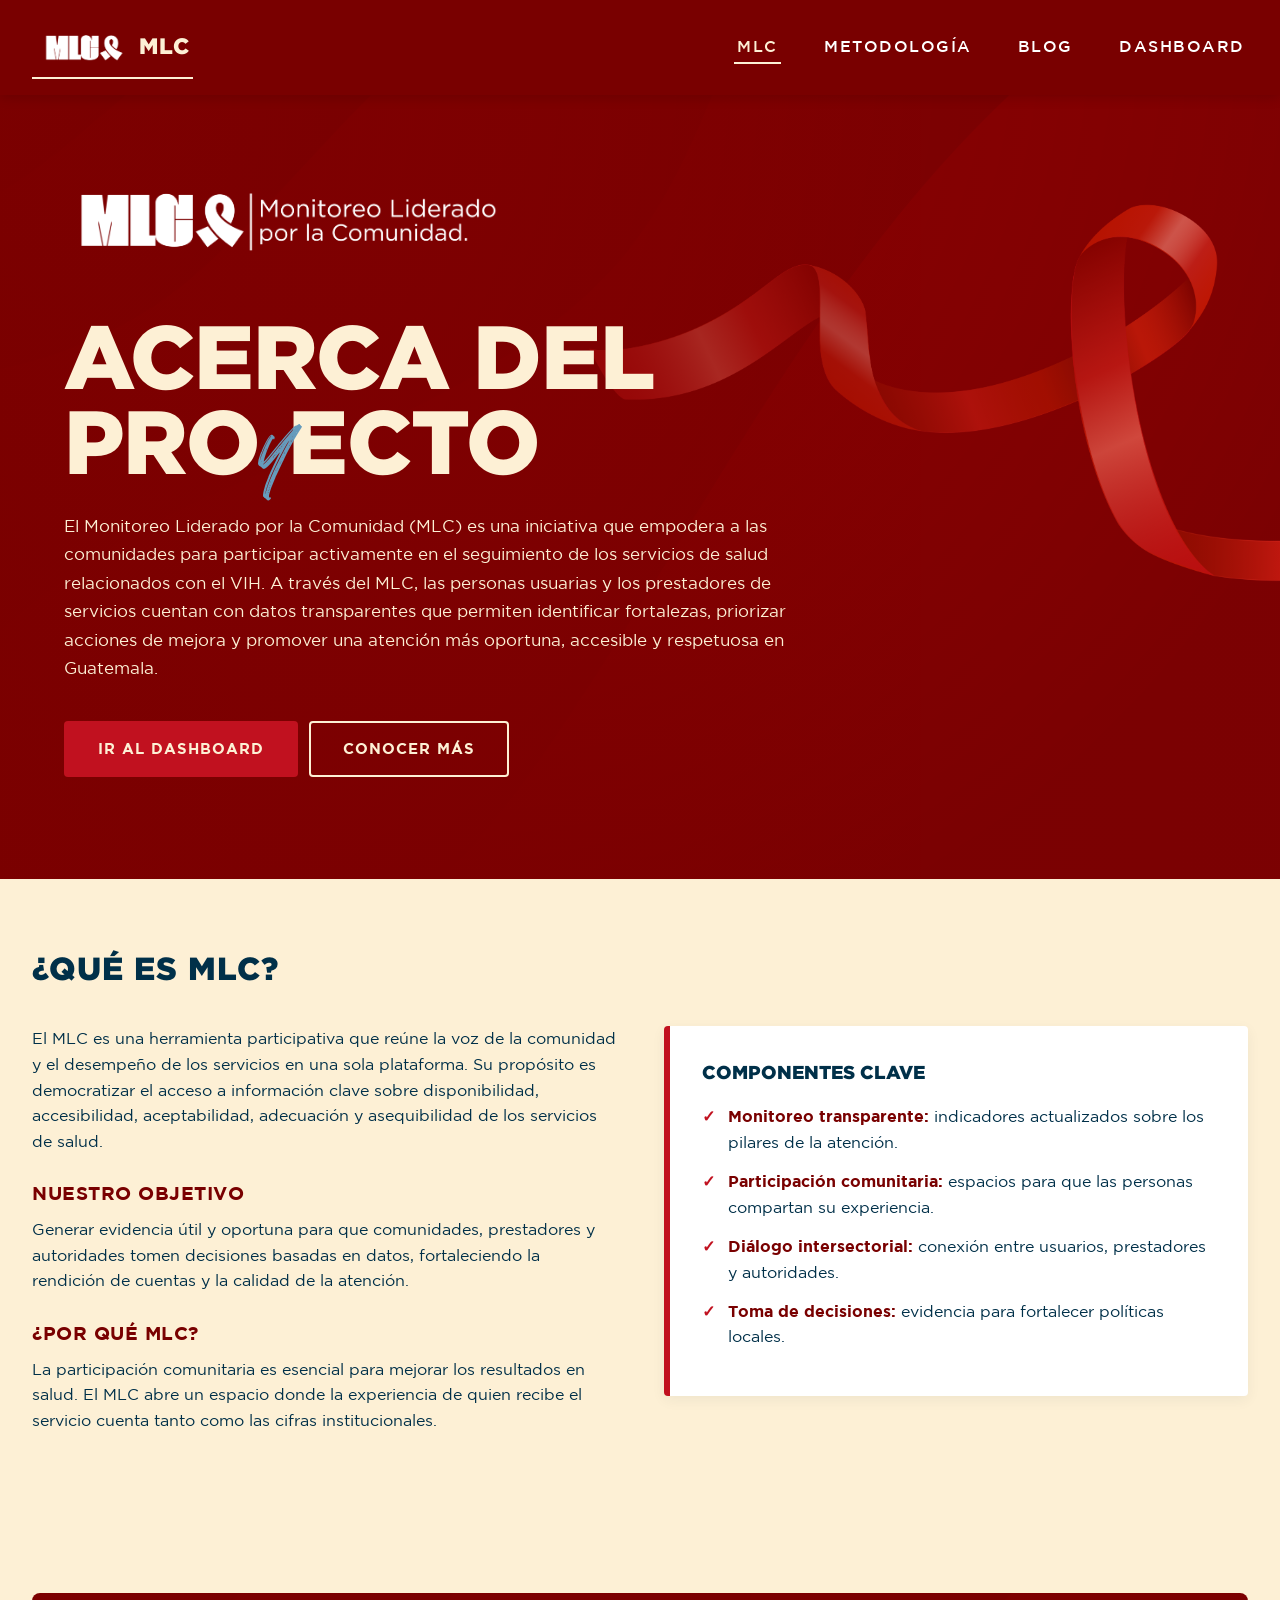
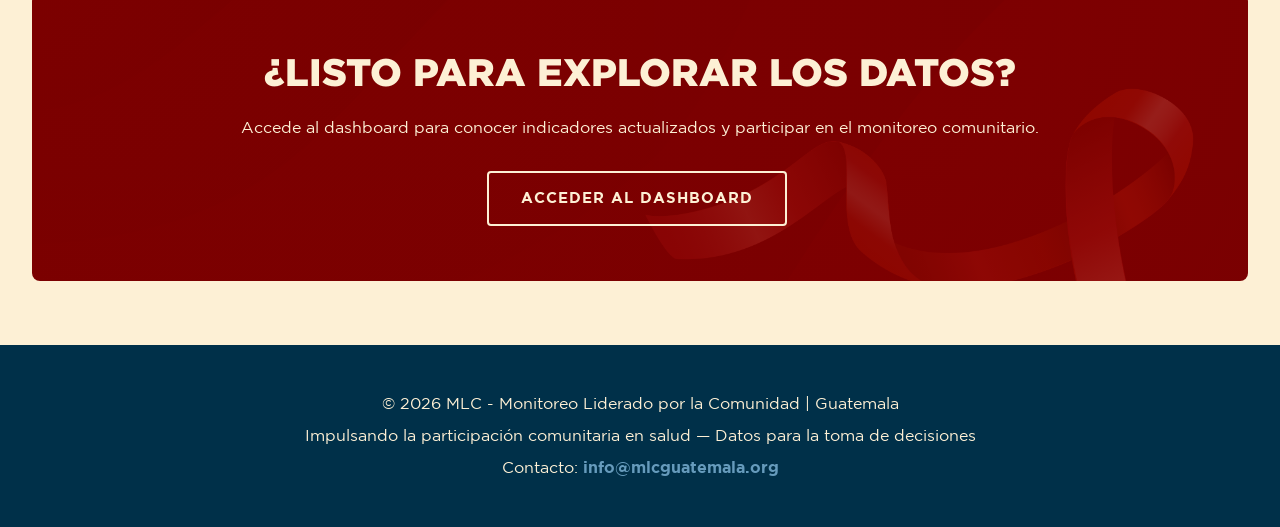
==== index.html @ b5324f49 "Initial commit: MLC POC website with KEY VISUAL design and mock dashboards" ====
<!DOCTYPE html>
<html lang="es">
<head>
  <meta charset="UTF-8">
  <meta name="viewport" content="width=device-width, initial-scale=1.0">
  <title>MLC - Monitoreo Liderado por la Comunidad</title>
  <link rel="stylesheet" href="css/styles.css">
</head>
<body>
  <!-- Header -->
  <header>
    <nav class="navbar">
      <a href="index.html" class="logo">
        <img src="assets/img/ribbon-right.png" alt="MLC" style="height:48px; filter:brightness(0) invert(1);">
        <span class="logo-text">MLC</span>
      </a>
      <ul>
        <li><a href="index.html" class="active">MLC</a></li>
        <li><a href="metodologia.html">METODOLOGÍA</a></li>
        <li><a href="blog.html">BLOG</a></li>
        <li><a href="dashboard.html">DASHBOARD</a></li>
      </ul>
    </nav>
  </header>

  <!-- Hero / Acerca del Proyecto -->
  <section class="hero">
    <div class="container">
      <div class="hero-logo-row">
        <img src="assets/img/mlc-logo-full.png" alt="MLC - Monitoreo Liderado por la Comunidad" style="filter: brightness(0) invert(1);">
      </div>

      <h1>
        ACERCA DEL<br>
        PRO<span class="accent">y</span>ECTO
      </h1>

      <p class="lead">
        El Monitoreo Liderado por la Comunidad (MLC) es una iniciativa que empodera a las
        comunidades para participar activamente en el seguimiento de los servicios de salud
        relacionados con el VIH. A través del MLC, las personas usuarias y los prestadores
        de servicios cuentan con datos transparentes que permiten identificar fortalezas,
        priorizar acciones de mejora y promover una atención más oportuna, accesible y
        respetuosa en Guatemala.
      </p>

      <div>
        <a href="dashboard.html" class="btn btn-primary">Ir al Dashboard</a>
        <a href="#about" class="btn btn-outline">Conocer más</a>
      </div>
    </div>
  </section>

  <!-- Acerca - cuerpo -->
  <section id="about" class="about-section">
    <div class="container">
      <h2 class="section-title">¿Qué es MLC?</h2>

      <div class="about-content">
        <div class="about-text">
          <p>
            El MLC es una herramienta participativa que reúne la voz de la comunidad y el
            desempeño de los servicios en una sola plataforma. Su propósito es democratizar
            el acceso a información clave sobre disponibilidad, accesibilidad, aceptabilidad,
            adecuación y asequibilidad de los servicios de salud.
          </p>

          <h3>Nuestro objetivo</h3>
          <p>
            Generar evidencia útil y oportuna para que comunidades, prestadores y autoridades
            tomen decisiones basadas en datos, fortaleciendo la rendición de cuentas y la
            calidad de la atención.
          </p>

          <h3>¿Por qué MLC?</h3>
          <p>
            La participación comunitaria es esencial para mejorar los resultados en salud.
            El MLC abre un espacio donde la experiencia de quien recibe el servicio cuenta
            tanto como las cifras institucionales.
          </p>
        </div>

        <div class="about-box">
          <h3>Componentes Clave</h3>
          <ul>
            <li><strong>Monitoreo transparente:</strong> indicadores actualizados sobre los pilares de la atención.</li>
            <li><strong>Participación comunitaria:</strong> espacios para que las personas compartan su experiencia.</li>
            <li><strong>Diálogo intersectorial:</strong> conexión entre usuarios, prestadores y autoridades.</li>
            <li><strong>Toma de decisiones:</strong> evidencia para fortalecer políticas locales.</li>
          </ul>
        </div>
      </div>
    </div>
  </section>

  <!-- Llamado a la acción -->
  <section class="container">
    <div class="cta-band">
      <h2>¿Listo para explorar los datos?</h2>
      <p>Accede al dashboard para conocer indicadores actualizados y participar en el monitoreo comunitario.</p>
      <a href="dashboard.html" class="btn btn-outline">Acceder al Dashboard</a>
    </div>
  </section>

  <!-- Footer -->
  <footer>
    <div class="container">
      <p>&copy; 2026 MLC - Monitoreo Liderado por la Comunidad | Guatemala</p>
      <p>Impulsando la participación comunitaria en salud — Datos para la toma de decisiones</p>
      <p>Contacto: <strong>info@mlcguatemala.org</strong></p>
    </div>
  </footer>

  <script src="js/script.js"></script>
</body>
</html>
---- css/styles.css ----
/* ============================================================
   MLC - Monitoreo Liderado por la Comunidad
   Sistema de diseño basado en KEY VISUAL
   ============================================================ */

/* --- Tipografías --- */
@font-face {
  font-family: 'Gotham';
  src: url('../assets/fonts/GothamLight.ttf') format('truetype');
  font-weight: 300;
  font-style: normal;
  font-display: swap;
}

@font-face {
  font-family: 'Gotham';
  src: url('../assets/fonts/GothamBook.ttf') format('truetype');
  font-weight: 400;
  font-style: normal;
  font-display: swap;
}

@font-face {
  font-family: 'Gotham';
  src: url('../assets/fonts/GothamMedium.ttf') format('truetype');
  font-weight: 500;
  font-style: normal;
  font-display: swap;
}

@font-face {
  font-family: 'Gotham';
  src: url('../assets/fonts/GothamBold.ttf') format('truetype');
  font-weight: 700;
  font-style: normal;
  font-display: swap;
}

@font-face {
  font-family: 'Gotham';
  src: url('../assets/fonts/Gotham-Black.otf') format('opentype');
  font-weight: 900;
  font-style: normal;
  font-display: swap;
}

@font-face {
  font-family: 'Boochild';
  src: url('../assets/fonts/Boochild.ttf') format('truetype'),
       url('../assets/fonts/Boochild.otf') format('opentype');
  font-weight: 400;
  font-style: normal;
  font-display: swap;
}

/* --- Paleta MLC --- */
:root {
  --crimson-blaze: #C1111F;
  --blood-rust:    #790000;
  --deep-oceanic:  #003049;
  --mystic-blue:   #669BBC;
  --vanilla-cream: #FDF0D5;
  --text-light:    #ffffff;
  --text-dark:     #003049;
  --border-light:  #e0e0e0;

  --font-display: 'Gotham', 'Helvetica Neue', Arial, sans-serif;
  --font-script:  'Boochild', 'Brush Script MT', cursive;
}

* { margin: 0; padding: 0; box-sizing: border-box; }
html { scroll-behavior: smooth; }

body {
  font-family: var(--font-display);
  font-weight: 400;
  color: var(--deep-oceanic);
  line-height: 1.6;
  background-color: var(--vanilla-cream);
}

img { max-width: 100%; display: block; }

a { color: inherit; }

/* ============================================================
   Header / Navegación  (barra Blood Rust)
   ============================================================ */
header {
  background: var(--blood-rust);
  padding: 1rem 0;
  box-shadow: 0 2px 12px rgba(0, 0, 0, 0.15);
  position: sticky;
  top: 0;
  z-index: 1000;
}

.navbar {
  display: flex;
  justify-content: space-between;
  align-items: center;
  max-width: 1280px;
  margin: 0 auto;
  padding: 0 2rem;
}

.logo {
  display: flex;
  align-items: center;
  gap: 0.6rem;
  text-decoration: none;
  color: var(--text-light);
}

.logo img {
  height: 42px;
  width: auto;
}

.logo-text {
  font-family: var(--font-display);
  font-weight: 900;
  font-size: 1.4rem;
  letter-spacing: 1px;
}

nav ul {
  list-style: none;
  display: flex;
  gap: 2.5rem;
}

nav a {
  color: var(--text-light);
  text-decoration: none;
  font-family: var(--font-display);
  font-weight: 500;
  font-size: 1rem;
  letter-spacing: 1.5px;
  padding: 0.4rem 0.2rem;
  border-bottom: 2px solid transparent;
  transition: border-color 0.25s ease, color 0.25s ease;
}

nav a:hover,
nav a.active {
  border-bottom-color: var(--vanilla-cream);
  color: var(--vanilla-cream);
}

/* ============================================================
   Container
   ============================================================ */
.container {
  max-width: 1280px;
  margin: 0 auto;
  padding: 0 2rem;
}

/* ============================================================
   Hero (página de portada / Acerca del Proyecto)
   ============================================================ */
.hero {
  position: relative;
  background: var(--blood-rust);
  background-image: url('../assets/img/hero-bg.png');
  background-size: cover;
  background-position: right center;
  color: var(--vanilla-cream);
  padding: 5rem 2rem 6rem;
  overflow: hidden;
}

.hero::before {
  content: "";
  position: absolute;
  inset: 0;
  background: linear-gradient(90deg,
      rgba(121, 0, 0, 0.92) 0%,
      rgba(121, 0, 0, 0.65) 55%,
      rgba(121, 0, 0, 0.25) 100%);
  pointer-events: none;
}

.hero .container {
  position: relative;
  z-index: 1;
}

.hero-logo-row {
  display: flex;
  align-items: center;
  gap: 1rem;
  margin-bottom: 3rem;
}

.hero-logo-row img {
  max-height: 90px;
  width: auto;
}

.hero h1 {
  font-family: var(--font-display);
  font-weight: 900;
  font-size: clamp(3rem, 7vw, 6rem);
  line-height: 0.95;
  color: var(--vanilla-cream);
  text-transform: uppercase;
  letter-spacing: -1px;
  margin-bottom: 1.5rem;
}

.hero h1 .accent {
  font-family: var(--font-script);
  color: var(--mystic-blue);
  font-weight: 400;
  text-transform: none;
  letter-spacing: 0;
  font-size: 0.95em;
  display: inline-block;
  transform: translateY(0.05em);
}

.hero p.lead {
  max-width: 760px;
  font-size: 1.05rem;
  line-height: 1.7;
  color: var(--vanilla-cream);
  margin-bottom: 2rem;
}

/* ============================================================
   Botones
   ============================================================ */
.btn {
  display: inline-block;
  padding: 0.85rem 2rem;
  border-radius: 4px;
  text-decoration: none;
  font-family: var(--font-display);
  font-weight: 700;
  font-size: 0.95rem;
  letter-spacing: 1px;
  text-transform: uppercase;
  transition: all 0.25s ease;
  border: 2px solid transparent;
  cursor: pointer;
  margin: 0.4rem 0.4rem 0.4rem 0;
}

.btn-primary {
  background-color: var(--crimson-blaze);
  color: var(--vanilla-cream);
}
.btn-primary:hover {
  background-color: var(--blood-rust);
  transform: translateY(-2px);
  box-shadow: 0 6px 16px rgba(0, 0, 0, 0.25);
}

.btn-secondary {
  background-color: var(--mystic-blue);
  color: var(--text-light);
}
.btn-secondary:hover {
  background-color: var(--deep-oceanic);
  transform: translateY(-2px);
  box-shadow: 0 6px 16px rgba(0, 0, 0, 0.2);
}

.btn-outline {
  background: transparent;
  border-color: var(--vanilla-cream);
  color: var(--vanilla-cream);
}
.btn-outline:hover {
  background: var(--vanilla-cream);
  color: var(--blood-rust);
}

/* ============================================================
   Títulos / Headings de sección
   ============================================================ */
section { padding: 4rem 0; }

.page-title {
  font-family: var(--font-display);
  font-weight: 900;
  text-transform: uppercase;
  font-size: clamp(2.5rem, 5.5vw, 4.5rem);
  line-height: 1;
  color: var(--deep-oceanic);
  margin-bottom: 2rem;
}

.page-title .line2 {
  display: block;
  color: var(--crimson-blaze);
}

.page-title .accent {
  font-family: var(--font-script);
  color: var(--mystic-blue);
  font-weight: 400;
  text-transform: none;
  font-size: 0.95em;
  display: inline-block;
}

.section-title {
  font-family: var(--font-display);
  font-weight: 900;
  text-transform: uppercase;
  font-size: 2rem;
  color: var(--deep-oceanic);
  margin-bottom: 1.5rem;
  letter-spacing: 1px;
}

.section-subtitle {
  font-family: var(--font-display);
  font-weight: 700;
  font-size: 1.4rem;
  color: var(--blood-rust);
  margin-bottom: 1rem;
  text-transform: uppercase;
  letter-spacing: 1px;
}

p { color: var(--deep-oceanic); }
.muted { color: #5b6b78; }

/* ============================================================
   Página: Selector de paneles (Prestadores / Usuarios)
   ============================================================ */
.brand-banner {
  background: var(--text-light);
  padding: 3rem 2rem 2rem;
  text-align: center;
}

.brand-banner img {
  max-width: 480px;
  margin: 0 auto;
}

.role-grid {
  display: grid;
  grid-template-columns: 1fr 1fr;
  background: var(--vanilla-cream);
}

.role-card {
  padding: 4rem 3rem;
  position: relative;
  border-right: 2px solid rgba(0, 48, 73, 0.08);
  transition: background 0.3s ease;
}

.role-grid > .role-card:last-child {
  border-right: none;
}

.role-card:hover {
  background: rgba(102, 155, 188, 0.12);
}

.role-icon {
  width: 90px;
  height: 90px;
  margin-bottom: 1.5rem;
}

.role-icon img {
  width: 100%;
  height: 100%;
  object-fit: contain;
}

.role-title {
  font-family: var(--font-display);
  font-weight: 700;
  font-size: 2rem;
  color: var(--deep-oceanic);
  margin-bottom: 0.2rem;
}

.role-title .servicios {
  display: block;
  font-weight: 900;
  font-size: 3.5rem;
  line-height: 1;
  color: var(--mystic-blue);
  text-transform: uppercase;
  position: relative;
}

.role-title .servicios .o-mark {
  position: relative;
  display: inline-block;
}

.role-title .servicios .o-mark::after {
  content: "";
  position: absolute;
  inset: -8px -10px;
  border: 4px solid var(--crimson-blaze);
  border-radius: 50%;
  pointer-events: none;
}

.role-card p {
  margin-top: 1.5rem;
  color: var(--deep-oceanic);
  font-size: 1rem;
  max-width: 460px;
}

.role-card .cursor {
  position: absolute;
  font-size: 1.6rem;
  color: var(--crimson-blaze);
  pointer-events: none;
}

.role-link {
  display: inline-block;
  margin-top: 1.5rem;
  font-family: var(--font-display);
  font-weight: 700;
  letter-spacing: 1px;
  text-transform: uppercase;
  font-size: 0.85rem;
  color: var(--crimson-blaze);
  text-decoration: none;
  border-bottom: 2px solid var(--crimson-blaze);
  padding-bottom: 0.3rem;
}

.role-link:hover {
  color: var(--blood-rust);
  border-color: var(--blood-rust);
}

/* ============================================================
   Cards genéricos
   ============================================================ */
.cards-grid {
  display: grid;
  grid-template-columns: repeat(auto-fit, minmax(280px, 1fr));
  gap: 1.75rem;
  margin: 2rem 0;
}

.card {
  background: var(--text-light);
  border-radius: 8px;
  box-shadow: 0 4px 14px rgba(0, 48, 73, 0.08);
  overflow: hidden;
  transition: transform 0.3s ease, box-shadow 0.3s ease;
  border-top: 4px solid var(--crimson-blaze);
}

.card:hover {
  transform: translateY(-5px);
  box-shadow: 0 10px 24px rgba(0, 48, 73, 0.18);
}

.card-header {
  background: var(--blood-rust);
  color: var(--vanilla-cream);
  padding: 1.25rem 1.5rem;
}

.card-header h3 {
  font-family: var(--font-display);
  font-weight: 700;
  font-size: 1.1rem;
  text-transform: uppercase;
  letter-spacing: 0.5px;
}

.card-body {
  padding: 1.5rem;
}

.card-body p {
  color: #4b5b66;
  margin-bottom: 1rem;
}

/* ============================================================
   Footer
   ============================================================ */
footer {
  background: var(--deep-oceanic);
  color: var(--vanilla-cream);
  padding: 2.5rem 2rem;
  text-align: center;
  margin-top: 4rem;
}

footer p { color: var(--vanilla-cream); margin: 0.4rem 0; }
footer strong { color: var(--mystic-blue); }

/* ============================================================
   Página Metodología (encabezado) y Acerca del Proyecto (cuerpo)
   ============================================================ */
.about-section {
  padding: 4rem 0;
  background: var(--vanilla-cream);
}

.about-content {
  display: grid;
  grid-template-columns: 1fr 1fr;
  gap: 3rem;
  align-items: start;
  margin: 2rem 0;
}

.about-text h3 {
  color: var(--blood-rust);
  margin: 1.5rem 0 0.5rem;
  font-size: 1.2rem;
  font-weight: 700;
  text-transform: uppercase;
  letter-spacing: 0.5px;
}

.about-text p { color: var(--deep-oceanic); margin-bottom: 1rem; }

.about-box {
  background: var(--text-light);
  border-left: 6px solid var(--crimson-blaze);
  padding: 2rem;
  border-radius: 4px;
  box-shadow: 0 4px 14px rgba(0, 48, 73, 0.06);
}

.about-box h3 {
  color: var(--deep-oceanic);
  font-weight: 900;
  text-transform: uppercase;
  margin-bottom: 1rem;
}

.about-box ul { list-style: none; }
.about-box li {
  margin-bottom: 0.85rem;
  padding-left: 1.6rem;
  position: relative;
  color: var(--deep-oceanic);
}
.about-box li::before {
  content: "✓";
  position: absolute;
  left: 0;
  color: var(--crimson-blaze);
  font-weight: 700;
}
.about-box li strong { color: var(--blood-rust); }

/* ============================================================
   Dashboard - Selector general
   ============================================================ */
.dashboard-header {
  background: var(--blood-rust);
  background-image:
      linear-gradient(90deg, rgba(121, 0, 0, 0.92), rgba(121, 0, 0, 0.7)),
      url('../assets/img/hero-bg.png');
  background-size: cover;
  color: var(--vanilla-cream);
  padding: 3rem 2rem;
  margin-bottom: 2rem;
}

.dashboard-header h1 {
  font-family: var(--font-display);
  font-weight: 900;
  text-transform: uppercase;
  font-size: clamp(2rem, 4vw, 3rem);
  margin-bottom: 0.5rem;
}

.dashboard-header p {
  color: var(--vanilla-cream);
  font-size: 1.05rem;
}

/* Dashboard tarjetas de selección */
.dashboard-container {
  display: grid;
  grid-template-columns: repeat(auto-fit, minmax(280px, 1fr));
  gap: 2rem;
  padding: 2rem 0;
}

.dashboard-option {
  background: var(--text-light);
  border-radius: 12px;
  padding: 2.5rem 2rem;
  text-align: center;
  border-top: 6px solid var(--crimson-blaze);
  cursor: pointer;
  transition: all 0.3s ease;
  box-shadow: 0 4px 14px rgba(0, 48, 73, 0.08);
}

.dashboard-option:hover {
  transform: translateY(-6px);
  box-shadow: 0 12px 26px rgba(0, 48, 73, 0.18);
}

.dashboard-option h3 {
  color: var(--deep-oceanic);
  margin-bottom: 1rem;
  font-size: 1.6rem;
  font-weight: 900;
  text-transform: uppercase;
}

.dashboard-option p { color: #4b5b66; }

.dashboard-option .icon {
  width: 100px;
  height: 100px;
  margin: 0 auto 1.5rem;
}
.dashboard-option .icon img {
  width: 100%;
  height: 100%;
  object-fit: contain;
}

/* ============================================================
   Dashboard interno - Pillars / Indicadores
   ============================================================ */
.filters {
  display: flex;
  gap: 1rem;
  margin-bottom: 2rem;
  flex-wrap: wrap;
  background: var(--text-light);
  padding: 1.25rem 1.5rem;
  border-radius: 8px;
  box-shadow: 0 2px 8px rgba(0, 48, 73, 0.06);
}

.filter-group {
  display: flex;
  gap: 0.5rem;
  align-items: center;
}

.filter-group label {
  font-weight: 700;
  color: var(--deep-oceanic);
  text-transform: uppercase;
  font-size: 0.8rem;
  letter-spacing: 0.5px;
}

.filter-group select,
.filter-group input {
  padding: 0.55rem 0.75rem;
  border: 1px solid var(--border-light);
  border-radius: 4px;
  font-size: 0.95rem;
  font-family: var(--font-display);
  color: var(--deep-oceanic);
  background: var(--text-light);
}

/* Indicadores numéricos */
.indicators {
  display: grid;
  grid-template-columns: repeat(auto-fit, minmax(200px, 1fr));
  gap: 1rem;
  margin-bottom: 2rem;
}

.indicator-box {
  background: var(--text-light);
  border-top: 5px solid var(--mystic-blue);
  border-radius: 8px;
  padding: 1.5rem;
  text-align: center;
  box-shadow: 0 2px 10px rgba(0, 48, 73, 0.08);
}

.indicator-title {
  color: var(--deep-oceanic);
  font-weight: 700;
  margin-bottom: 0.5rem;
  text-transform: uppercase;
  font-size: 0.85rem;
  letter-spacing: 0.5px;
}

.indicator-value {
  color: var(--crimson-blaze);
  font-size: 2.4rem;
  font-weight: 900;
  font-family: var(--font-display);
}

.indicator-subtitle { color: #6b7a85; font-size: 0.85rem; }

/* Pillar tabs (banner blood-rust con texto cream) */
.pillars-container {
  display: grid;
  grid-template-columns: repeat(auto-fit, minmax(170px, 1fr));
  gap: 0.75rem;
  margin: 1rem 0 2rem;
}

.pillar-tab {
  padding: 1.25rem 0.75rem;
  border-radius: 6px;
  text-align: center;
  cursor: pointer;
  transition: all 0.3s ease;
  background: var(--blood-rust);
  color: var(--vanilla-cream);
  border: 3px solid transparent;
  font-family: var(--font-display);
  font-weight: 700;
  text-transform: capitalize;
}

.pillar-tab:hover {
  transform: translateY(-3px);
  box-shadow: 0 6px 16px rgba(121, 0, 0, 0.4);
}

.pillar-tab.active {
  background: var(--crimson-blaze);
  border-color: var(--vanilla-cream);
  box-shadow: 0 6px 18px rgba(193, 17, 31, 0.5);
}

.pillar-number {
  font-size: 2rem;
  font-weight: 900;
  margin-bottom: 0.25rem;
  display: block;
}

.pillar-name {
  font-size: 1rem;
  letter-spacing: 0.5px;
}

/* Banner del pilar seleccionado (estilo igual a las imágenes ELEMENTO DASHBOARD_x) */
.pillar-banner {
  background: var(--blood-rust);
  color: var(--vanilla-cream);
  padding: 1.5rem 2rem;
  border-radius: 8px;
  margin: 1rem 0 2rem;
  text-align: center;
}

.pillar-banner h2 {
  font-family: var(--font-display);
  font-weight: 900;
  font-size: 2.4rem;
  text-transform: capitalize;
  letter-spacing: 0.5px;
}

.pillar-banner p {
  color: var(--vanilla-cream);
  margin-top: 0.5rem;
  opacity: 0.9;
  font-size: 1rem;
}

/* Caja descriptiva con borde rojo */
.indicator-red {
  background: var(--text-light);
  padding: 1.5rem;
  border-left: 6px solid var(--crimson-blaze);
  border-radius: 4px;
  margin-bottom: 1.5rem;
  box-shadow: 0 2px 8px rgba(0, 48, 73, 0.06);
}

.indicator-red h3 {
  color: var(--blood-rust);
  font-size: 1.2rem;
  margin-bottom: 1rem;
  font-weight: 700;
  text-transform: uppercase;
  letter-spacing: 0.5px;
}

.indicator-red p { color: var(--deep-oceanic); margin-bottom: 0.5rem; }
.indicator-red strong { color: var(--blood-rust); }

/* Gauges */
.gauges-container {
  display: grid;
  grid-template-columns: repeat(auto-fit, minmax(260px, 1fr));
  gap: 1.5rem;
  margin: 2rem 0;
}

.gauge-item {
  background: var(--text-light);
  padding: 1.75rem;
  border-radius: 8px;
  box-shadow: 0 2px 10px rgba(0, 48, 73, 0.08);
  text-align: center;
  border-top: 4px solid var(--mystic-blue);
}

.gauge-title {
  color: var(--deep-oceanic);
  font-weight: 700;
  margin-bottom: 1rem;
  font-size: 1.05rem;
  text-transform: uppercase;
  letter-spacing: 0.3px;
}

.gauge-chart {
  position: relative;
  height: 240px;
  margin: 1rem 0;
}

.gauge-description { color: #4b5b66; font-size: 0.9rem; margin-top: 1rem; }

/* Caja "respuestas totales" */
.responses-box {
  background: var(--deep-oceanic);
  color: var(--vanilla-cream);
  padding: 1.5rem;
  border-radius: 8px;
  text-align: center;
  margin-top: 2rem;
}
.responses-box h3 {
  font-family: var(--font-display);
  font-weight: 900;
  font-size: 2.5rem;
  margin: 0;
}
.responses-box p { color: var(--vanilla-cream); margin: 0.25rem 0 0; text-transform: uppercase; letter-spacing: 1px; font-size: 0.9rem; }

/* Tabla */
.table-container {
  overflow-x: auto;
  background: var(--text-light);
  border-radius: 8px;
  box-shadow: 0 2px 10px rgba(0, 48, 73, 0.08);
}

table { width: 100%; border-collapse: collapse; }

table thead {
  background: var(--deep-oceanic);
  color: var(--vanilla-cream);
}

table th, table td {
  padding: 1rem;
  text-align: left;
  border-bottom: 1px solid var(--border-light);
}

table th {
  font-family: var(--font-display);
  font-weight: 700;
  text-transform: uppercase;
  letter-spacing: 0.5px;
  font-size: 0.85rem;
}

table tbody tr:hover { background-color: rgba(102, 155, 188, 0.1); }

table td.good     { color: #1a8754; font-weight: 600; }
table td.warning  { color: #c47a04; font-weight: 600; }
table td.critical { color: var(--crimson-blaze); font-weight: 600; }

/* ============================================================
   Blog
   ============================================================ */
.blog-title {
  text-align: center;
  font-family: var(--font-display);
  font-weight: 900;
  text-transform: uppercase;
  font-size: clamp(2.5rem, 5vw, 4rem);
  color: var(--deep-oceanic);
  margin: 2rem 0 1rem;
}

.blog-divider {
  border: none;
  border-top: 2px solid var(--deep-oceanic);
  max-width: 920px;
  margin: 0 auto 2.5rem;
  opacity: 0.4;
}

.blog-section-heading {
  display: flex;
  align-items: center;
  gap: 1.25rem;
  margin: 2rem 0;
  justify-content: center;
}

.blog-section-heading img {
  height: 64px;
  width: auto;
}

.blog-section-heading h2 {
  font-family: var(--font-display);
  font-weight: 700;
  font-size: clamp(1.6rem, 3vw, 2.5rem);
  color: var(--deep-oceanic);
}

.blog-section-heading h2 .accent {
  font-family: var(--font-script);
  color: var(--mystic-blue);
  font-weight: 400;
  font-size: 1.2em;
  display: inline-block;
  transform: translateY(0.05em);
}

/* ============================================================
   Hero alternativo (CTA, Metodología, etc.)
   ============================================================ */
.cta-band {
  background: var(--blood-rust);
  background-image:
      linear-gradient(90deg, rgba(121, 0, 0, 0.92), rgba(121, 0, 0, 0.75)),
      url('../assets/img/hero-bg.png');
  background-size: cover;
  color: var(--vanilla-cream);
  padding: 3rem 2rem;
  margin: 3rem 0;
  border-radius: 8px;
  text-align: center;
}

.cta-band h2 {
  font-family: var(--font-display);
  font-weight: 900;
  text-transform: uppercase;
  font-size: clamp(1.6rem, 3vw, 2.4rem);
  color: var(--vanilla-cream);
  margin-bottom: 0.75rem;
}
.cta-band p { color: var(--vanilla-cream); margin-bottom: 1.5rem; }

/* Newsletter */
.newsletter {
  background: var(--deep-oceanic);
  background-image:
      linear-gradient(90deg, rgba(0, 48, 73, 0.92), rgba(0, 48, 73, 0.75));
  color: var(--vanilla-cream);
  padding: 2.5rem 2rem;
  border-radius: 8px;
  text-align: center;
  margin: 3rem 0;
}
.newsletter h2 {
  font-family: var(--font-display);
  font-weight: 900;
  text-transform: uppercase;
  margin-bottom: 0.5rem;
}
.newsletter p { color: var(--vanilla-cream); margin-bottom: 1.5rem; }
.newsletter form {
  display: flex;
  gap: 0.5rem;
  max-width: 500px;
  margin: 0 auto;
  flex-wrap: wrap;
  justify-content: center;
}
.newsletter input[type=email] {
  padding: 0.85rem 1rem;
  border: none;
  border-radius: 4px;
  flex: 1;
  min-width: 240px;
  font-family: var(--font-display);
  color: var(--deep-oceanic);
}

/* ============================================================
   Pasos de Metodología
   ============================================================ */
.steps-grid {
  display: grid;
  grid-template-columns: repeat(auto-fit, minmax(250px, 1fr));
  gap: 1.5rem;
  margin-top: 2rem;
}

.step-card {
  background: var(--text-light);
  padding: 1.75rem;
  border-radius: 8px;
  border-left: 6px solid var(--crimson-blaze);
  box-shadow: 0 2px 10px rgba(0, 48, 73, 0.08);
}

.step-card.alt-blue { border-left-color: var(--deep-oceanic); }
.step-card.alt-mystic { border-left-color: var(--mystic-blue); }

.step-card h3 {
  font-family: var(--font-display);
  font-weight: 700;
  color: var(--deep-oceanic);
  margin-bottom: 0.5rem;
  text-transform: uppercase;
  letter-spacing: 0.5px;
  font-size: 1rem;
}
.step-card p { color: #4b5b66; font-size: 0.95rem; }

/* ============================================================
   Acerca · listas y elementos secundarios
   ============================================================ */
.feature-list {
  list-style: none;
  padding: 0;
}
.feature-list li {
  padding-left: 1.5rem;
  position: relative;
  margin-bottom: 0.6rem;
  color: var(--deep-oceanic);
}
.feature-list li::before {
  content: "✓";
  position: absolute;
  left: 0;
  color: var(--crimson-blaze);
  font-weight: 700;
}

/* Recursos card alt */
.resources-band {
  background: var(--vanilla-cream);
  border: 2px solid var(--mystic-blue);
  padding: 2rem;
  border-radius: 8px;
  margin: 2rem 0;
}
.resources-band h3 {
  color: var(--blood-rust);
  margin-bottom: 1rem;
  text-transform: uppercase;
  letter-spacing: 0.5px;
}
.resources-grid {
  display: grid;
  grid-template-columns: repeat(auto-fit, minmax(220px, 1fr));
  gap: 1.5rem;
  margin-top: 1rem;
}
.resources-grid h4 {
  color: var(--deep-oceanic);
  font-weight: 700;
  margin-bottom: 0.4rem;
  text-transform: uppercase;
  font-size: 0.95rem;
}
.resources-grid ul { list-style: none; }
.resources-grid li { color: var(--deep-oceanic); margin-bottom: 0.25rem; }
.resources-grid li::before { content: "→ "; color: var(--crimson-blaze); }

/* ============================================================
   Highlights (recientes)
   ============================================================ */
.highlight-card {
  border-left: 6px solid var(--crimson-blaze);
  padding: 1.5rem;
  margin-bottom: 1.25rem;
  background: var(--text-light);
  border-radius: 4px;
  box-shadow: 0 2px 8px rgba(0, 48, 73, 0.05);
}
.highlight-card.alt-blue   { border-left-color: var(--deep-oceanic); }
.highlight-card.alt-mystic { border-left-color: var(--mystic-blue); }

.highlight-card h4 {
  color: var(--blood-rust);
  margin-bottom: 0.3rem;
  text-transform: uppercase;
  font-weight: 700;
  letter-spacing: 0.5px;
  font-size: 1rem;
}
.highlight-card.alt-blue h4 { color: var(--deep-oceanic); }
.highlight-card.alt-mystic h4 { color: var(--mystic-blue); }
.highlight-card p { color: #4b5b66; }
.highlight-card .meta { color: #8593a0; font-size: 0.85rem; margin-top: 0.4rem; }

/* ============================================================
   Responsive
   ============================================================ */
@media (max-width: 900px) {
  .role-grid { grid-template-columns: 1fr; }
  .role-grid > .role-card { border-right: none; border-bottom: 2px solid rgba(0,48,73,0.08); }
  .about-content { grid-template-columns: 1fr; }
}

@media (max-width: 768px) {
  nav ul { gap: 1rem; flex-wrap: wrap; justify-content: flex-end; }
  .navbar { flex-direction: column; gap: 1rem; }
  .hero { padding: 3rem 1.5rem 4rem; }
  .hero h1 { font-size: 2.5rem; }
  .filters { flex-direction: column; }
  .filter-group { flex-direction: column; align-items: flex-start; }
  .pillars-container { grid-template-columns: repeat(auto-fit, minmax(140px, 1fr)); }
}
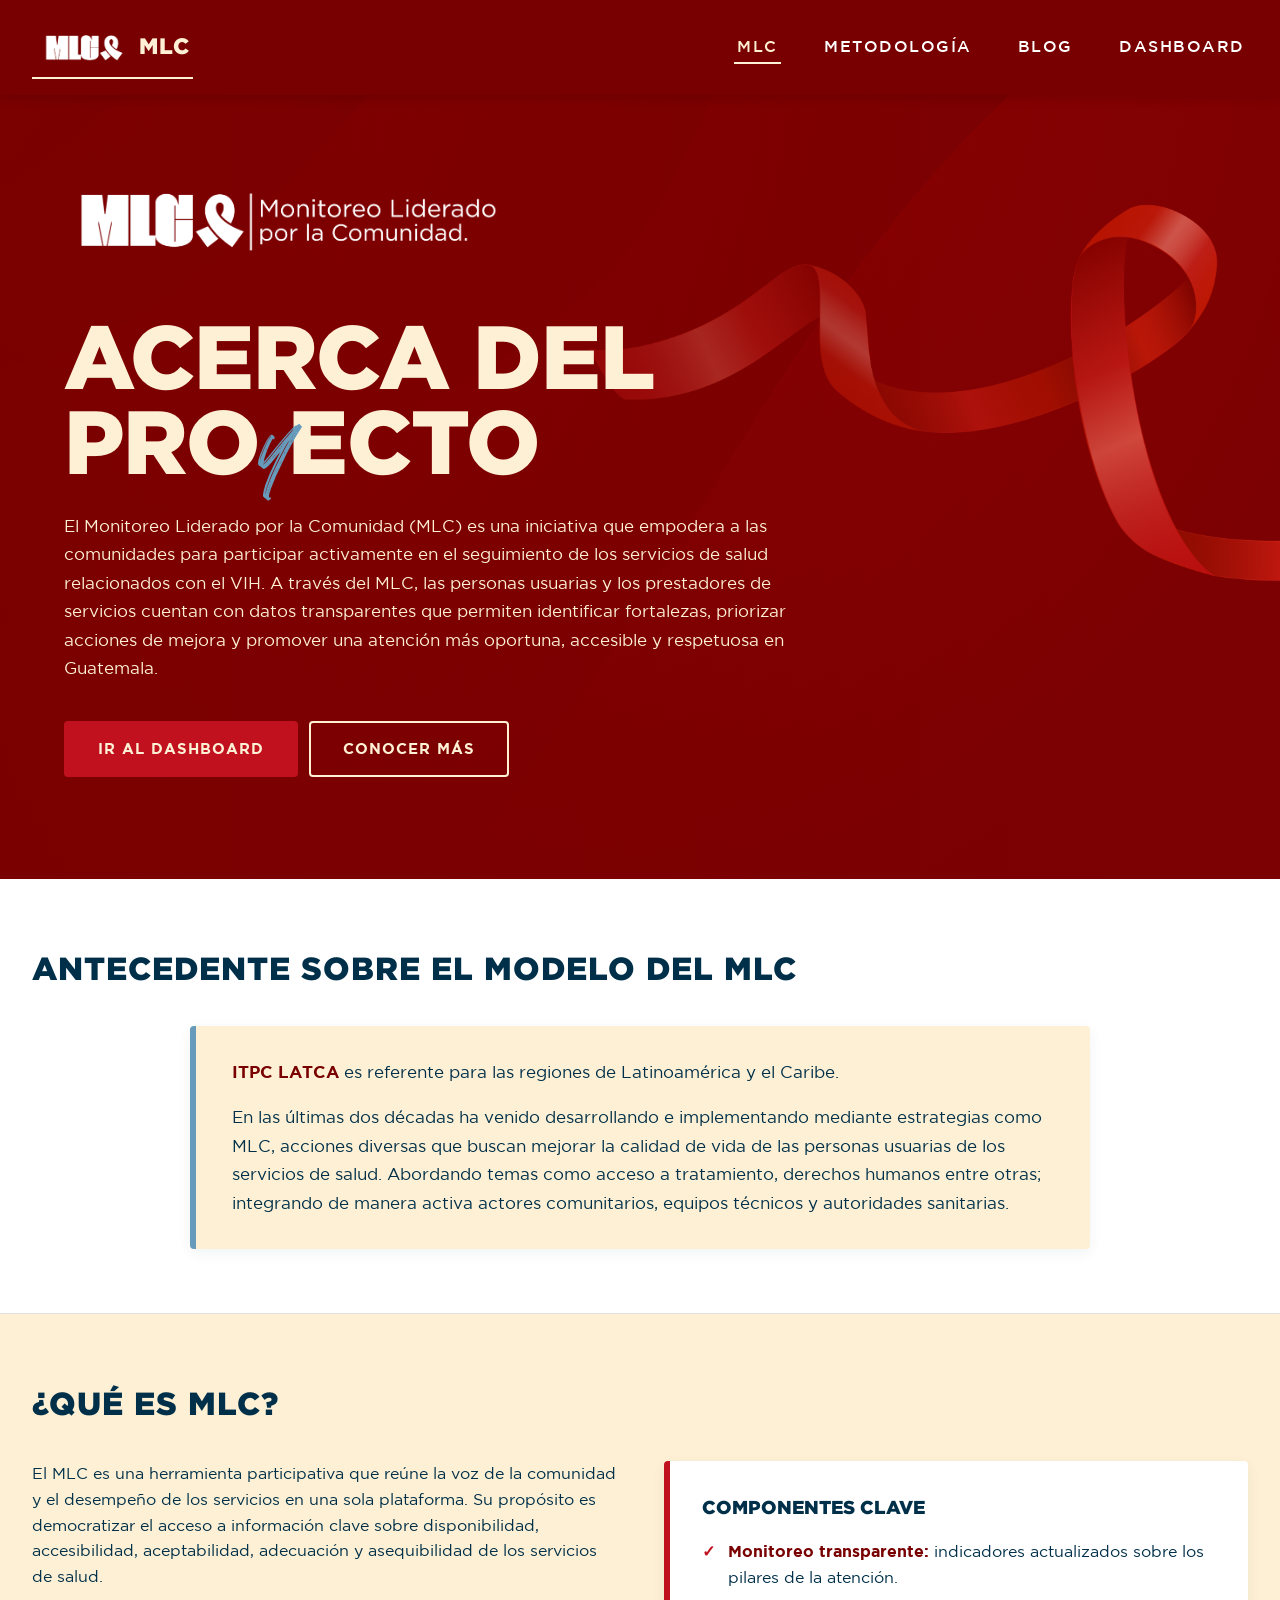
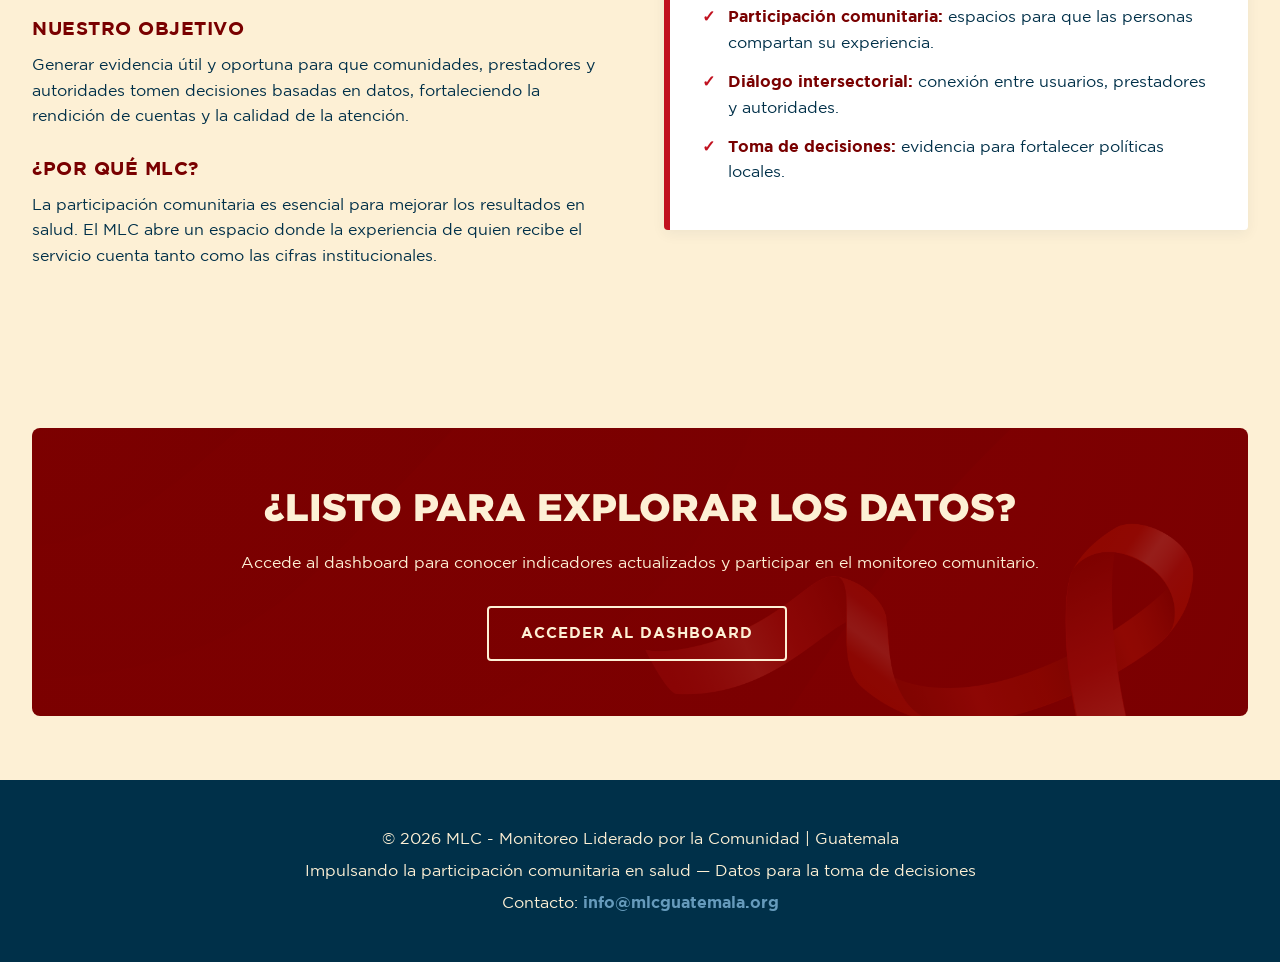
==== commit bd3057b3: "Add 'Antecedente sobre el modelo del MLC' section to front page Introduces background context about " ====
--- a/index.html
+++ b/index.html
@@ -47,6 +47,25 @@
       <div>
         <a href="dashboard.html" class="btn btn-primary">Ir al Dashboard</a>
         <a href="#about" class="btn btn-outline">Conocer más</a>
+      </div>
+    </div>
+  </section>
+
+  <!-- Antecedente sobre el modelo del MLC -->
+  <section class="about-section antecedente-section">
+    <div class="container">
+      <h2 class="section-title">Antecedente sobre el modelo del MLC</h2>
+      <div class="antecedente-content">
+        <p>
+          <strong>ITPC LATCA</strong> es referente para las regiones de Latinoamérica y el Caribe.
+        </p>
+        <p>
+          En las últimas dos décadas ha venido desarrollando e implementando mediante estrategias
+          como MLC, acciones diversas que buscan mejorar la calidad de vida de las personas
+          usuarias de los servicios de salud. Abordando temas como acceso a tratamiento, derechos
+          humanos entre otras; integrando de manera activa actores comunitarios, equipos técnicos
+          y autoridades sanitarias.
+        </p>
       </div>
     </div>
   </section>
--- a/css/styles.css
+++ b/css/styles.css
@@ -561,6 +561,31 @@
 }
 .about-box li strong { color: var(--blood-rust); }
 
+.antecedente-section {
+  background: var(--text-light);
+  border-bottom: 1px solid var(--border-light);
+}
+
+.antecedente-content {
+  max-width: 900px;
+  margin: 2rem auto 0;
+  background: var(--vanilla-cream);
+  border-left: 6px solid var(--mystic-blue);
+  padding: 2rem 2.25rem;
+  border-radius: 4px;
+  box-shadow: 0 4px 14px rgba(0, 48, 73, 0.06);
+}
+
+.antecedente-content p {
+  color: var(--deep-oceanic);
+  margin-bottom: 1rem;
+  font-size: 1.05rem;
+  line-height: 1.7;
+}
+
+.antecedente-content p:last-child { margin-bottom: 0; }
+.antecedente-content strong { color: var(--blood-rust); }
+
 /* ============================================================
    Dashboard - Selector general
    ============================================================ */
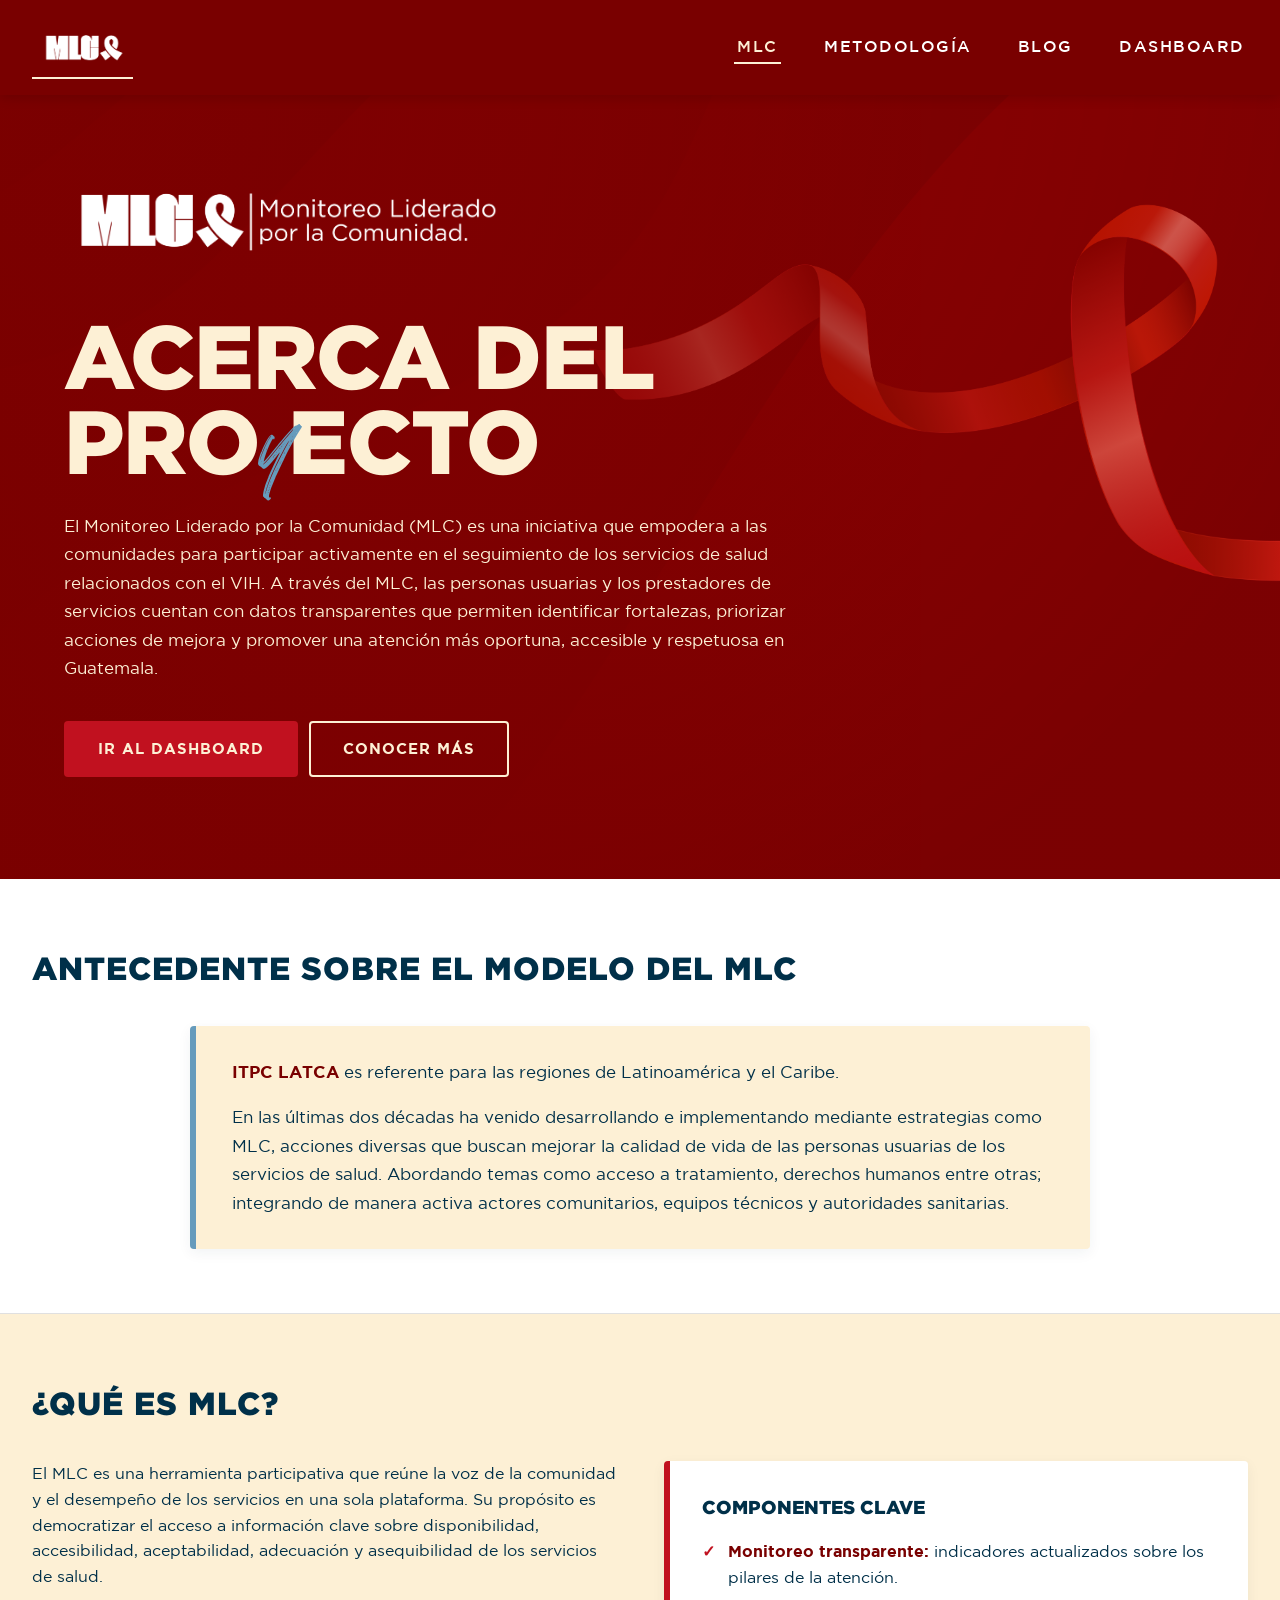
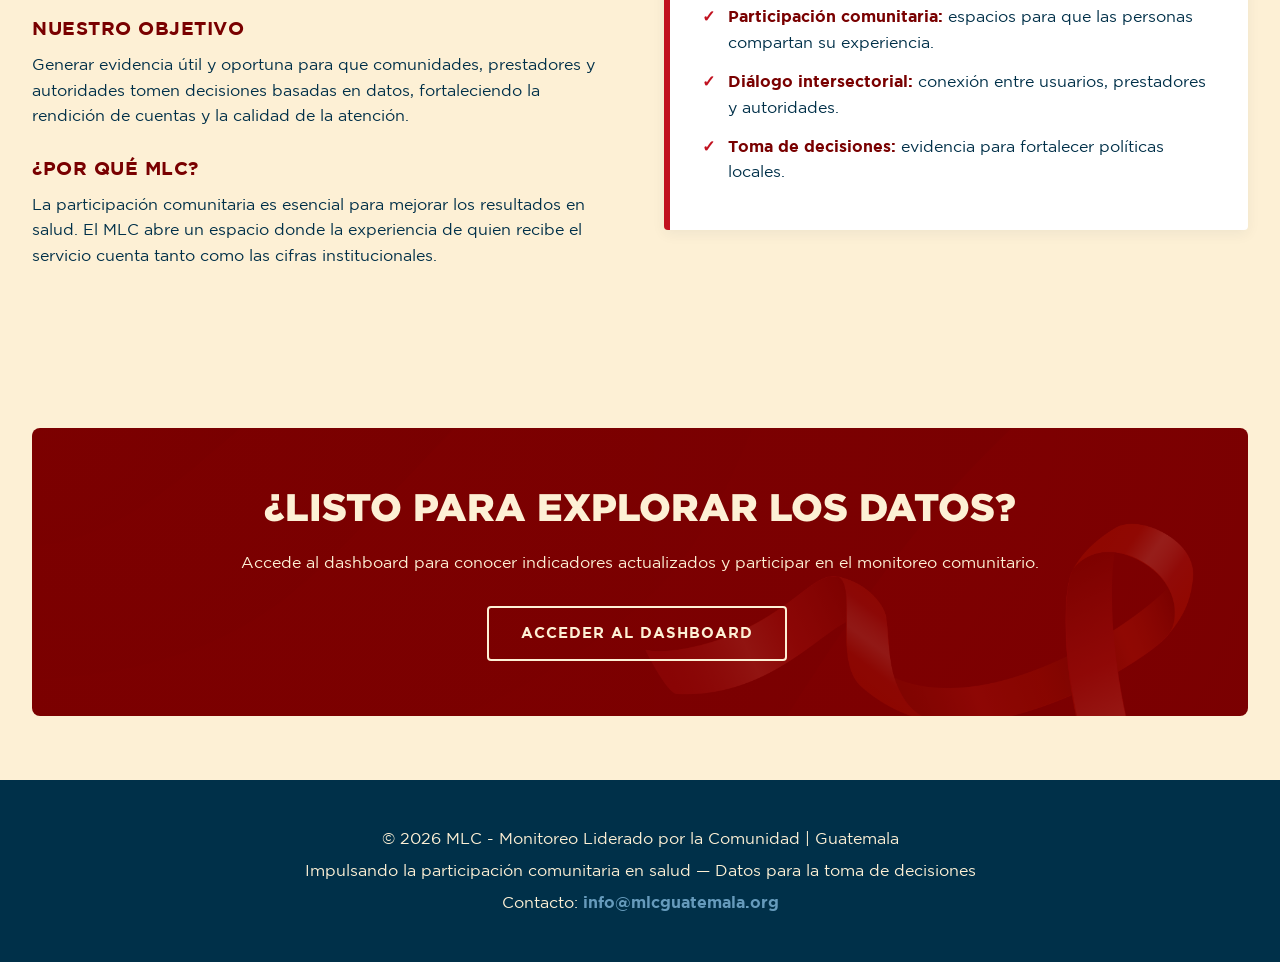
==== commit db4f5bde: "Remove logo-text styling - Removed logo-text span element from all HTML files (index, dashboard, das" ====
--- a/index.html
+++ b/index.html
@@ -12,7 +12,6 @@
     <nav class="navbar">
       <a href="index.html" class="logo">
         <img src="assets/img/ribbon-right.png" alt="MLC" style="height:48px; filter:brightness(0) invert(1);">
-        <span class="logo-text">MLC</span>
       </a>
       <ul>
         <li><a href="index.html" class="active">MLC</a></li>
--- a/css/styles.css
+++ b/css/styles.css
@@ -116,14 +116,6 @@
   height: 42px;
   width: auto;
 }
-
-.logo-text {
-  font-family: var(--font-display);
-  font-weight: 900;
-  font-size: 1.4rem;
-  letter-spacing: 1px;
-}
-
 nav ul {
   list-style: none;
   display: flex;
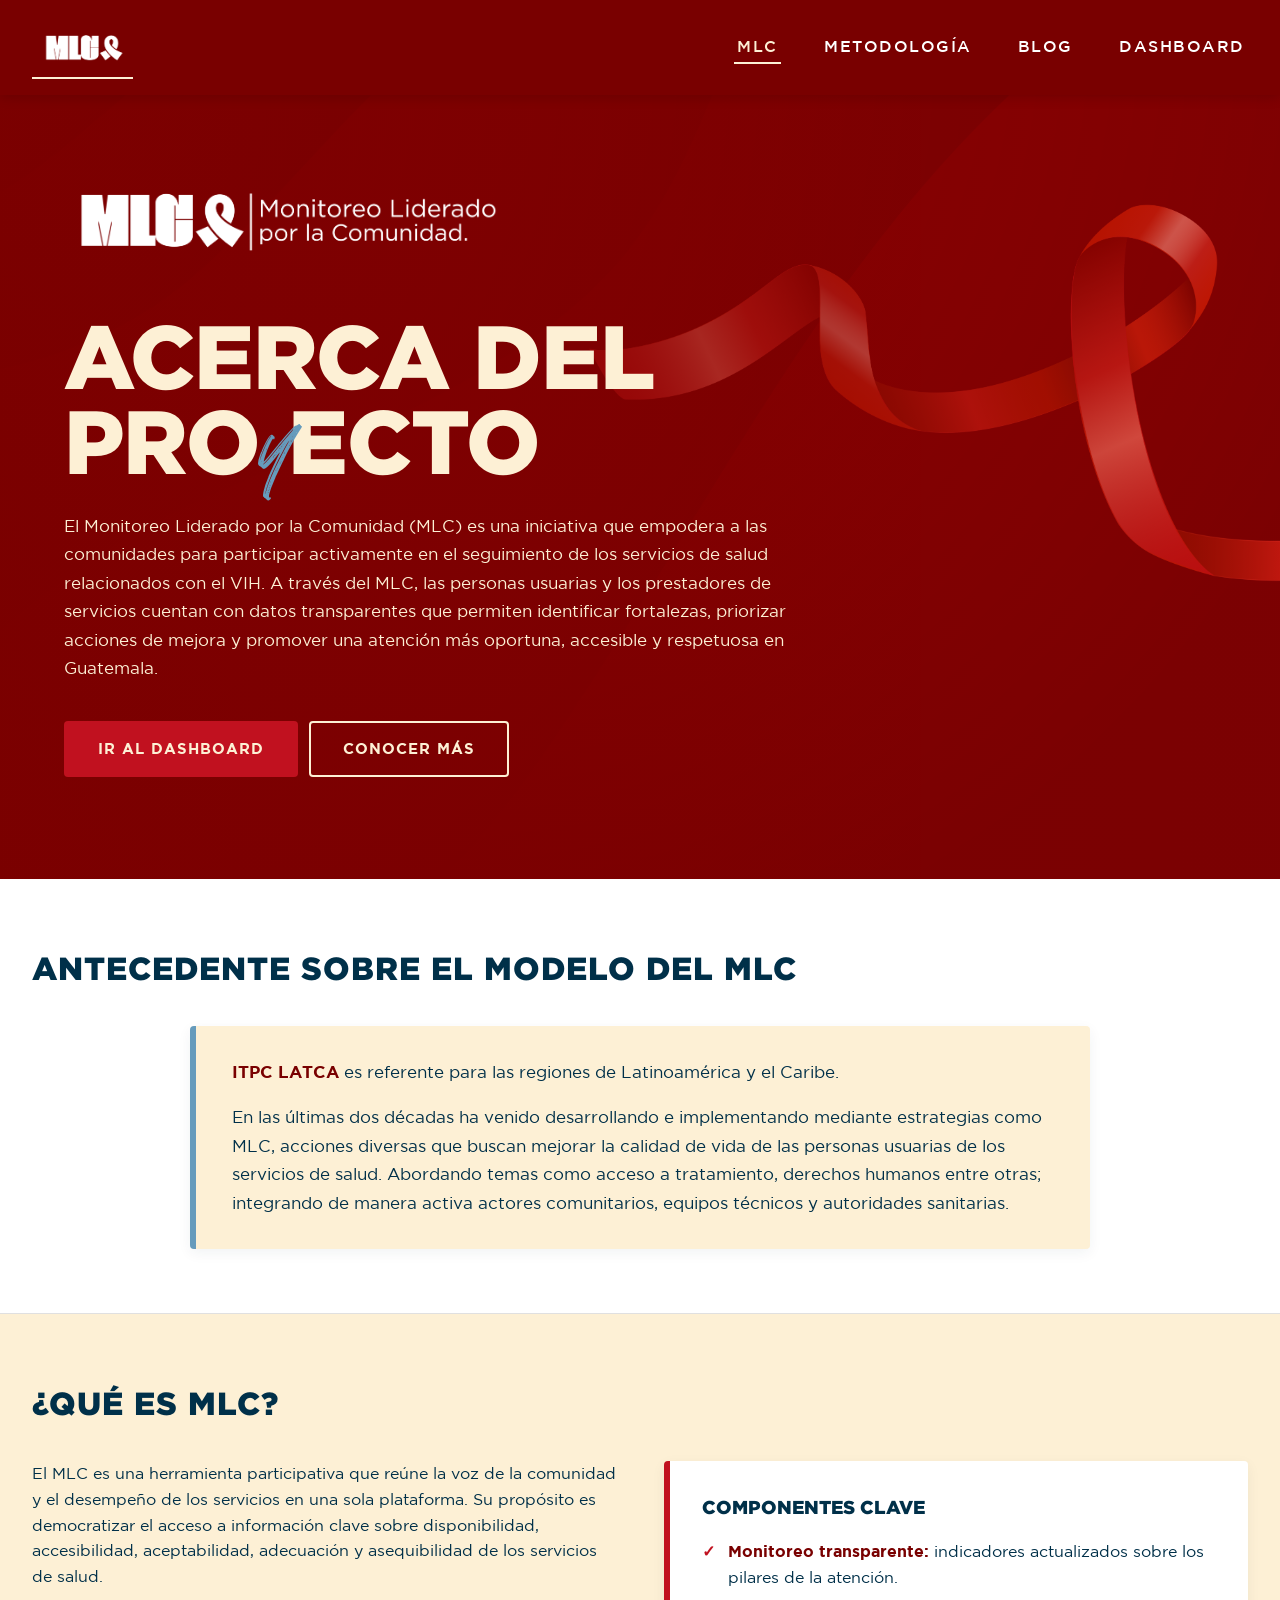
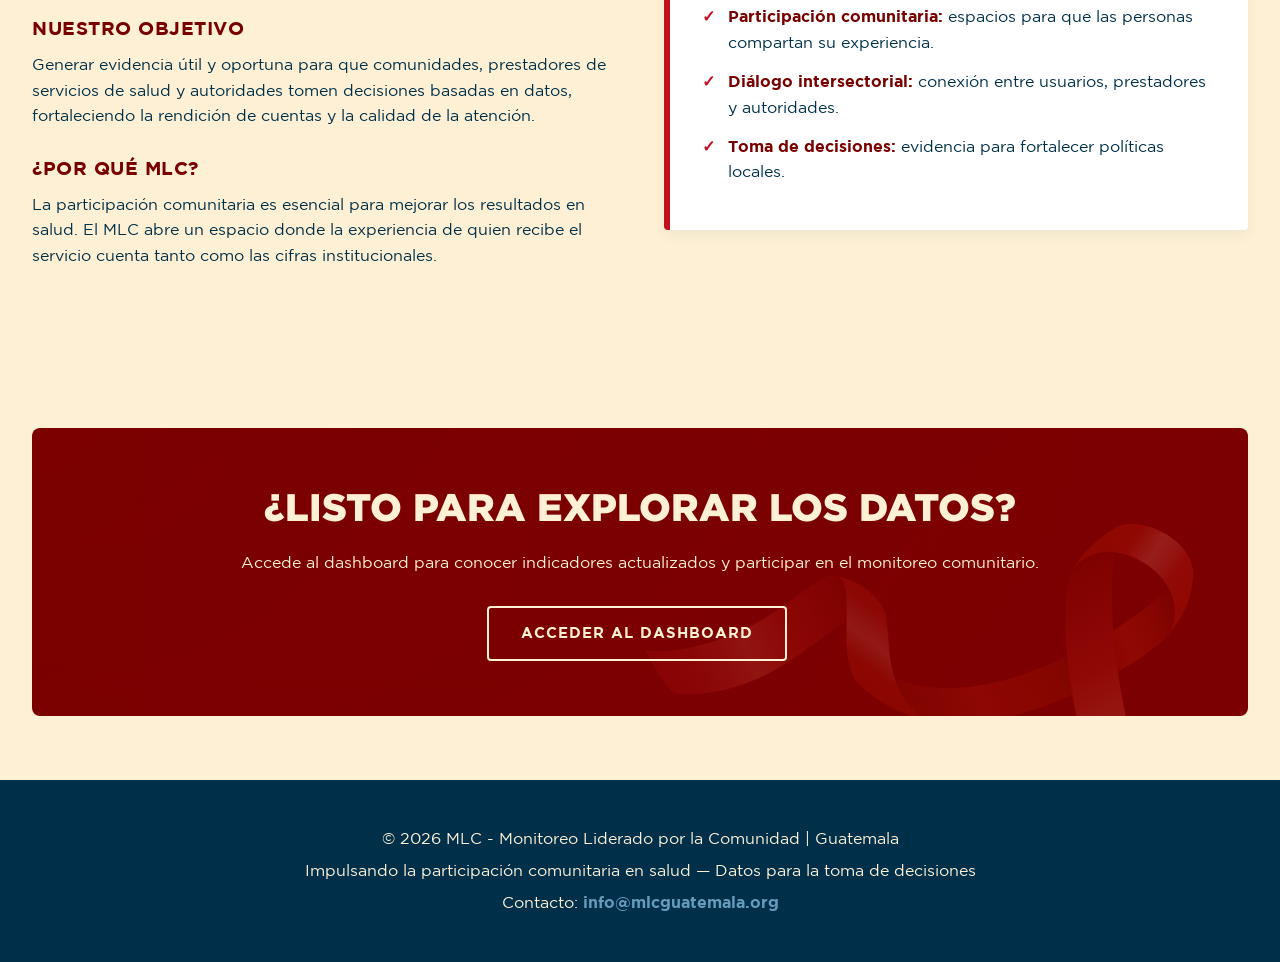
==== commit e440dfdb: "Actualizar contenido y enlaces de monitoreo Ajustes de contenido y navegación en páginas de monitore" ====
--- a/index.html
+++ b/index.html
@@ -13,6 +13,9 @@
       <a href="index.html" class="logo">
         <img src="assets/img/ribbon-right.png" alt="MLC" style="height:48px; filter:brightness(0) invert(1);">
       </a>
+      <button type="button" class="navbar-toggle" aria-label="Abrir menú" aria-expanded="false">
+        <span></span><span></span><span></span>
+      </button>
       <ul>
         <li><a href="index.html" class="active">MLC</a></li>
         <li><a href="metodologia.html">METODOLOGÍA</a></li>
@@ -85,7 +88,7 @@
 
           <h3>Nuestro objetivo</h3>
           <p>
-            Generar evidencia útil y oportuna para que comunidades, prestadores y autoridades
+            Generar evidencia útil y oportuna para que comunidades, prestadores de servicios de salud y autoridades
             tomen decisiones basadas en datos, fortaleciendo la rendición de cuentas y la
             calidad de la atención.
           </p>
--- a/css/styles.css
+++ b/css/styles.css
@@ -102,7 +102,35 @@
   max-width: 1280px;
   margin: 0 auto;
   padding: 0 2rem;
-}
+  position: relative;
+}
+
+/* Botón hamburguesa (hidden por defecto, visible en mobile) */
+.navbar-toggle {
+  display: none;
+  background: transparent;
+  border: 0;
+  width: 40px;
+  height: 40px;
+  padding: 8px;
+  cursor: pointer;
+  flex-direction: column;
+  justify-content: space-between;
+  align-items: stretch;
+  flex-shrink: 0;
+}
+.navbar-toggle span {
+  display: block;
+  height: 3px;
+  background: var(--vanilla-cream);
+  border-radius: 2px;
+  transition: transform 0.25s ease, opacity 0.2s ease;
+  transform-origin: center;
+}
+.navbar-toggle[aria-expanded="true"] span:nth-child(1) { transform: translateY(8px) rotate(45deg); }
+.navbar-toggle[aria-expanded="true"] span:nth-child(2) { opacity: 0; }
+.navbar-toggle[aria-expanded="true"] span:nth-child(3) { transform: translateY(-8px) rotate(-45deg); }
+.navbar-toggle:focus-visible { outline: 2px solid var(--vanilla-cream); outline-offset: 2px; border-radius: 4px; }
 
 .logo {
   display: flex;
@@ -353,6 +381,24 @@
   border-right: none;
 }
 
+.role-card--center {
+  text-align: right;
+  padding-left: 3rem;
+  padding-right: 1.5rem;
+}
+
+.role-card--center .role-icon { margin-left: auto; margin-right: 0; }
+.role-card--center p { margin-left: auto; margin-right: 0; }
+
+.role-card--left {
+  text-align: left;
+  padding-left: 1.5rem;
+  padding-right: 3rem;
+}
+
+.role-card--left .role-icon { margin-left: 0; margin-right: auto; }
+.role-card--left p { margin-left: 0; margin-right: auto; }
+
 .role-card:hover {
   background: rgba(102, 155, 188, 0.12);
 }
@@ -653,21 +699,54 @@
 /* ============================================================
    Dashboard interno - Pillars / Indicadores
    ============================================================ */
+.summary-intro {
+  margin-bottom: 1.25rem;
+  padding: 0 0.25rem;
+}
+.summary-intro h2 {
+  font-family: var(--font-display);
+  font-weight: 700;
+  font-size: 1.5rem;
+  color: var(--deep-oceanic);
+  margin: 0 0 0.5rem;
+}
+.summary-intro p {
+  color: var(--deep-oceanic);
+  font-size: 0.95rem;
+  line-height: 1.5;
+  max-width: 900px;
+  margin: 0;
+}
+
 .filters {
   display: flex;
+  flex-direction: column;
   gap: 1rem;
   margin-bottom: 2rem;
-  flex-wrap: wrap;
   background: var(--text-light);
   padding: 1.25rem 1.5rem;
   border-radius: 8px;
   box-shadow: 0 2px 8px rgba(0, 48, 73, 0.06);
 }
 
+.filters-row {
+  display: grid;
+  grid-template-columns: repeat(3, 1fr);
+  gap: 1rem;
+  align-items: flex-start;
+}
+
+.filters-row-dyn {
+  display: contents;
+}
+
 .filter-group {
   display: flex;
-  gap: 0.5rem;
-  align-items: center;
+  flex-direction: column;
+  gap: 0.4rem;
+  align-items: stretch;
+  min-width: 0;
+  position: relative;
 }
 
 .filter-group label {
@@ -687,6 +766,103 @@
   font-family: var(--font-display);
   color: var(--deep-oceanic);
   background: var(--text-light);
+  width: 100%;
+  min-width: 0;
+}
+
+/* Wrapper de filtros dinámicos: grid con columnas de ancho uniforme. */
+.filters-dyn {
+  flex: 1;
+  display: grid;
+  grid-template-columns: repeat(auto-fit, minmax(220px, 1fr));
+  gap: 0.75rem 1rem;
+}
+
+.filters-row-dyn {
+  display: contents;
+}
+
+/* Botón × para quitar un filtro extra */
+.filter-group .filter-remove {
+  position: absolute;
+  top: 0;
+  right: 0;
+  background: transparent;
+  border: 1px solid var(--border-light);
+  color: var(--blood-rust);
+  width: 1.25rem;
+  height: 1.25rem;
+  line-height: 1;
+  border-radius: 50%;
+  font-size: 0.85rem;
+  font-weight: 700;
+  cursor: pointer;
+  padding: 0;
+  display: inline-flex;
+  align-items: center;
+  justify-content: center;
+  transition: background 0.15s ease, color 0.15s ease;
+}
+.filter-group .filter-remove:hover {
+  background: var(--blood-rust);
+  color: var(--text-light);
+}
+#filters-add {
+padding: 0px;
+    margin-top: 7px;
+    }
+/* Menú "Agregar filtro" — <details> nativo */
+.add-filter {
+  position: relative;
+  width: 100%;
+}
+.add-filter > summary {
+  list-style: none;
+  cursor: pointer;
+  user-select: none;
+  display: flex;
+  align-items: center;
+  justify-content: center;
+  width: 100%;
+  line-height: 1;
+  margin: 0;
+}
+.add-filter > summary::-webkit-details-marker { display: none; }
+.add-filter[open] > summary {
+  background: var(--deep-oceanic);
+}
+.add-filter-menu {
+  position: absolute;
+  top: calc(100% + 0.4rem);
+  left: 0;
+  z-index: 50;
+  min-width: 220px;
+  background: var(--text-light);
+  border: 1px solid var(--border-light);
+  border-radius: 6px;
+  box-shadow: 0 8px 24px rgba(0, 48, 73, 0.18);
+  padding: 0.35rem;
+  display: flex;
+  flex-direction: column;
+  gap: 0.15rem;
+}
+.add-filter:not([open]) .add-filter-menu {
+  display: none;
+}
+.add-filter-item {
+  background: transparent;
+  border: none;
+  text-align: left;
+  padding: 0.5rem 0.75rem;
+  border-radius: 4px;
+  font-size: 0.9rem;
+  color: var(--deep-oceanic);
+  cursor: pointer;
+  font-family: var(--font-display);
+}
+.add-filter-item:hover {
+  background: var(--vanilla-cream);
+  color: var(--blood-rust);
 }
 
 /* Indicadores numéricos */
@@ -816,41 +992,7 @@
 .indicator-red p { color: var(--deep-oceanic); margin-bottom: 0.5rem; }
 .indicator-red strong { color: var(--blood-rust); }
 
-/* Gauges */
-.gauges-container {
-  display: grid;
-  grid-template-columns: repeat(auto-fit, minmax(260px, 1fr));
-  gap: 1.5rem;
-  margin: 2rem 0;
-}
-
-.gauge-item {
-  background: var(--text-light);
-  padding: 1.75rem;
-  border-radius: 8px;
-  box-shadow: 0 2px 10px rgba(0, 48, 73, 0.08);
-  text-align: center;
-  border-top: 4px solid var(--mystic-blue);
-}
-
-.gauge-title {
-  color: var(--deep-oceanic);
-  font-weight: 700;
-  margin-bottom: 1rem;
-  font-size: 1.05rem;
-  text-transform: uppercase;
-  letter-spacing: 0.3px;
-}
-
-.gauge-chart {
-  position: relative;
-  height: 240px;
-  margin: 1rem 0;
-}
-
-.gauge-description { color: #4b5b66; font-size: 0.9rem; margin-top: 1rem; }
-
-/* Caja "respuestas totales" */
+/* Caja "respuestas totales" — variante compacta inline */
 .responses-box {
   background: var(--deep-oceanic);
   color: var(--vanilla-cream);
@@ -866,6 +1008,35 @@
   margin: 0;
 }
 .responses-box p { color: var(--vanilla-cream); margin: 0.25rem 0 0; text-transform: uppercase; letter-spacing: 1px; font-size: 0.9rem; }
+
+.responses-box--inline {
+  display: inline-flex;
+  align-items: baseline;
+  gap: 0.55rem;
+  padding: 0.5rem 1rem;
+  margin: 0 0 1.25rem;
+  border-radius: 6px;
+  text-align: left;
+}
+.responses-box--inline .rb-num {
+  font-family: var(--font-display);
+  font-weight: 900;
+  font-size: 1.3rem;
+  line-height: 1;
+  color: var(--vanilla-cream);
+}
+.responses-box--inline .rb-label {
+  font-size: 0.75rem;
+  text-transform: uppercase;
+  letter-spacing: 1px;
+  color: var(--vanilla-cream);
+  opacity: 0.92;
+}
+.responses-box--inline .rb-aux {
+  font-size: 0.75rem;
+  letter-spacing: 0.3px;
+  color: rgba(253, 240, 213, 0.75);
+}
 
 /* Tabla */
 .table-container {
@@ -901,6 +1072,711 @@
 table td.good     { color: #1a8754; font-weight: 600; }
 table td.warning  { color: #c47a04; font-weight: 600; }
 table td.critical { color: var(--crimson-blaze); font-weight: 600; }
+
+/* ============================================================
+   Panel resumen (heatmap unidad x pilar)
+   ============================================================ */
+.summary-panel {
+  margin: 1.5rem 0 1rem;
+  background: var(--text-light);
+  border-radius: 8px;
+  padding: 1.25rem 1.25rem 1.5rem;
+  box-shadow: 0 2px 10px rgba(0, 48, 73, 0.08);
+  overflow: hidden;
+}
+
+.summary-panel-title {
+  font-family: var(--font-display);
+  font-weight: 900;
+  color: var(--blood-rust);
+  font-size: 1rem;
+  letter-spacing: 0.5px;
+  text-transform: uppercase;
+  margin-bottom: 0.75rem;
+}
+
+.summary-table-wrap {
+  overflow: auto;
+  max-height: 340px;
+}
+
+.summary-table {
+  width: 100%;
+  border-collapse: separate;
+  border-spacing: 1px;
+  background: #fff;
+  font-size: 0.9rem;
+}
+
+.summary-table thead tr:first-child th {
+  position: sticky;
+  top: 0;
+  z-index: 3;
+}
+
+.summary-table thead tr:nth-child(2) th {
+  position: sticky;
+  top: 30px;
+  z-index: 2;
+}
+
+.summary-table .su-corner {
+  background: #fff;
+  border-bottom: 1px solid #ccc;
+  vertical-align: bottom;
+  padding: 0.5rem 0.75rem;
+  font-weight: 700;
+  color: var(--deep-oceanic);
+  text-align: left;
+  width: 200px;
+}
+
+.summary-table .su-pilar-group {
+  background: #BDBDBD;
+  color: #fff;
+  padding: 0.4rem;
+  font-family: var(--font-display);
+  font-weight: 700;
+  font-size: 0.85rem;
+  letter-spacing: 0.5px;
+  text-align: center;
+}
+
+/* Encabezados de pilar horizontales */
+.summary-table .su-pilar {
+  background: #BDBDBD;
+  height: auto;
+  vertical-align: middle;
+  padding: 0.5rem 0.6rem;
+  position: relative;
+  width: auto;
+  text-align: center;
+}
+
+.summary-table .su-pilar > span {
+  display: inline-block;
+  transform: none;
+  white-space: normal;
+  font-family: var(--font-display);
+  font-weight: 700;
+  font-size: 0.85rem;
+  color: #333;
+  line-height: 1.15;
+}
+
+/* Header "valor" en rojo */
+.summary-table .su-valor-head {
+  background: var(--crimson-blaze);
+  color: var(--vanilla-cream);
+  padding: 0.5rem 1rem;
+  font-family: var(--font-display);
+  font-weight: 900;
+  font-size: 1rem;
+  text-align: center;
+  vertical-align: middle;
+  border-top-right-radius: 6px;
+  border-bottom-right-radius: 6px;
+}
+
+/* Filas */
+.summary-table tbody td {
+  padding: 0.45rem 0.6rem;
+  text-align: center;
+  font-weight: 700;
+  font-size: 0.95rem;
+  color: var(--deep-oceanic);
+  background: #fff;
+}
+
+.summary-table .su-unidad {
+  text-align: left;
+  font-weight: 700;
+  background: #F5F5F5;
+  color: var(--deep-oceanic);
+  padding-left: 0.85rem;
+}
+
+/* Celda heatmap (background-color via inline style basada en valor) */
+.summary-table .su-cell { transition: background 0.2s; }
+
+/* Celda valor (totales) */
+.summary-table .su-valor {
+  background: rgba(193, 17, 31, 0.12);
+  color: var(--blood-rust);
+  font-weight: 900;
+  font-size: 1rem;
+}
+
+/* ============================================================
+   Instrucciones / Metodología (panel introductorio del dashboard)
+   ============================================================ */
+.intro-panel {
+  background: var(--vanilla-cream);
+  padding: 2rem 0 1rem;
+  margin-bottom: 1rem;
+}
+
+.intro-block { margin-bottom: 2rem; }
+.intro-block:last-child { margin-bottom: 0; }
+
+.intro-heading {
+  font-family: var(--font-display);
+  font-weight: 900;
+  font-size: 1.4rem;
+  color: var(--crimson-blaze);
+  margin-bottom: 0.9rem;
+  letter-spacing: 0.2px;
+}
+
+.intro-heading::before {
+  content: "* ";
+  color: var(--crimson-blaze);
+  font-weight: 900;
+}
+
+.intro-card {
+  background: #ECECEC;
+  border-radius: 6px;
+  padding: 1.5rem 1.75rem;
+  box-shadow: 0 1px 4px rgba(0, 48, 73, 0.05);
+}
+
+.intro-card .item { margin-bottom: 1.1rem; }
+.intro-card .item:last-child { margin-bottom: 0; }
+
+.intro-card .item-title,
+.intro-steps .item-title {
+  display: block;
+  color: var(--crimson-blaze);
+  font-weight: 700;
+  font-size: 0.95rem;
+  margin-bottom: 0.25rem;
+}
+
+.intro-card .item-body--accent {
+  color: var(--crimson-blaze);
+  font-size: 0.92rem;
+  line-height: 1.5;
+}
+
+.intro-card .item-body {
+  color: var(--deep-oceanic);
+  font-size: 0.92rem;
+  line-height: 1.5;
+}
+
+/* Bloque "Metodología" (sin fondo gris, solo lista de pasos) */
+.intro-steps { padding: 0 0.25rem; }
+.intro-steps .item { margin-bottom: 0.85rem; }
+.intro-steps .item-body {
+  color: var(--deep-oceanic);
+  font-size: 0.9rem;
+  line-height: 1.5;
+}
+
+/* CTA final (botón sólido centrado - cierra el panel y guarda flag) */
+.intro-cta {
+  display: inline-flex;
+  align-items: center;
+  gap: 0.5rem;
+  margin: 1.5rem auto 0.5rem;
+  padding: 0.85rem 1.75rem;
+  background: var(--crimson-blaze);
+  color: var(--vanilla-cream);
+  border: none;
+  border-radius: 6px;
+  font-family: var(--font-display);
+  font-weight: 700;
+  font-size: 0.95rem;
+  letter-spacing: 0.5px;
+  text-transform: uppercase;
+  cursor: pointer;
+  transition: background 0.2s ease, transform 0.1s ease;
+}
+
+.intro-cta::before {
+  content: "*";
+  font-weight: 900;
+}
+
+.intro-cta:hover  { background: var(--blood-rust); }
+.intro-cta:active { transform: translateY(1px); }
+.intro-cta:focus-visible { outline: 2px solid var(--vanilla-cream); outline-offset: 2px; }
+
+/* Wrapper para centrar el botón */
+.intro-cta-wrap {
+  display: flex;
+  justify-content: center;
+  border-top: 1px solid rgba(193, 17, 31, 0.25);
+  padding-top: 0.75rem;
+  margin-top: 1.25rem;
+}
+
+/* Toggle "Ver instrucciones" (solo visible cuando el panel está colapsado) */
+.intro-toggle {
+  display: none;
+  align-items: center;
+  gap: 0.5rem;
+  background: var(--crimson-blaze);
+  color: var(--vanilla-cream);
+  border: none;
+  padding: 0.55rem 1.1rem;
+  border-radius: 6px;
+  font-family: var(--font-display);
+  font-weight: 700;
+  font-size: 0.85rem;
+  letter-spacing: 0.5px;
+  text-transform: uppercase;
+  cursor: pointer;
+  transition: background 0.2s ease, transform 0.1s ease;
+}
+
+.intro-toggle:hover { background: var(--blood-rust); }
+.intro-toggle:active { transform: translateY(1px); }
+
+.intro-toggle::before {
+  content: "*";
+  font-weight: 900;
+}
+
+/* Estado colapsado: oculta el contenido y muestra solo el botón */
+.intro-panel.collapsed .intro-content { display: none; }
+.intro-panel.collapsed .intro-toggle  { display: inline-flex; }
+.intro-panel.collapsed { padding: 1.25rem 0 0.5rem; }
+
+/* Animación suave al expandir */
+.intro-panel:not(.collapsed) .intro-content {
+  animation: introFadeIn 0.25s ease-out;
+}
+
+@keyframes introFadeIn {
+  from { opacity: 0; transform: translateY(-4px); }
+  to   { opacity: 1; transform: translateY(0); }
+}
+
+/* Cuerpo del dashboard que se oculta cuando el intro está expandido */
+.dashboard-body.hidden { display: none; }
+
+@media (max-width: 600px) {
+  .intro-cta { flex-direction: column; align-items: flex-start; }
+  .intro-cta img { height: 56px; }
+  .intro-heading { font-size: 1.2rem; }
+}
+
+/* ============================================================
+   Indicator cards (estilo image: nº | donut+leyenda | indicador+objetivo)
+   ============================================================ */
+.indicator-cards {
+  display: flex;
+  flex-direction: column;
+  gap: 1.5rem;
+  margin: 1.5rem 0 2rem;
+}
+
+.indicator-card {
+  display: grid;
+  grid-template-columns: 56px minmax(260px, 1.1fr) 1.4fr;
+  gap: 1.5rem;
+  align-items: center;
+  background: var(--text-light);
+  border-radius: 8px;
+  padding: 1.25rem 1.5rem;
+  box-shadow: 0 2px 10px rgba(0, 48, 73, 0.08);
+  border-left: 6px solid var(--crimson-blaze);
+}
+
+.indicator-card-num {
+  font-family: var(--font-display);
+  font-weight: 900;
+  font-size: 2.4rem;
+  color: var(--deep-oceanic);
+  text-align: center;
+  line-height: 1;
+}
+
+.indicator-card-chart {
+  display: grid;
+  grid-template-columns: 130px 1fr;
+  gap: 0.75rem;
+  align-items: center;
+}
+
+.indicator-card-canvas {
+  position: relative;
+  width: 130px;
+  height: 130px;
+}
+
+.indicator-card-question {
+  font-size: 0.85rem;
+  color: var(--deep-oceanic);
+  line-height: 1.35;
+  margin-bottom: 0.5rem;
+}
+
+.indicator-card-legend {
+  display: flex;
+  flex-direction: column;
+  gap: 0.25rem;
+  font-size: 0.75rem;
+  color: var(--deep-oceanic);
+}
+
+.indicator-card-legend-title {
+  font-weight: 700;
+  text-transform: uppercase;
+  letter-spacing: 0.5px;
+  margin-bottom: 0.25rem;
+  color: var(--blood-rust);
+}
+
+.indicator-card-legend-item {
+  display: flex;
+  align-items: center;
+  gap: 0.4rem;
+}
+
+.indicator-card-legend-item .swatch {
+  width: 10px;
+  height: 10px;
+  border-radius: 2px;
+  flex: 0 0 10px;
+}
+
+.indicator-card-text { color: var(--deep-oceanic); }
+
+.indicator-card-text .label {
+  color: var(--blood-rust);
+  font-weight: 700;
+  text-transform: none;
+}
+
+.indicator-card-text .value {
+  color: var(--crimson-blaze);
+  font-weight: 700;
+}
+
+.indicator-card-text p { margin: 0.35rem 0; line-height: 1.4; font-size: 0.92rem; }
+
+.indicator-card-empty {
+  font-size: 0.85rem;
+  color: #6b7a85;
+  font-style: italic;
+}
+
+@media (max-width: 800px) {
+  .indicator-card {
+    grid-template-columns: 1fr;
+    gap: 1rem;
+  }
+  .indicator-card-num { text-align: left; }
+}
+
+/* Relación padre/hijo de indicadores */
+.indicator-card-wrapper {
+  display: flex;
+  flex-direction: column;
+}
+.indicator-card-wrapper.is-child {
+  margin-left: 2.5rem;
+  position: relative;
+}
+.indicator-card-wrapper.is-child::before {
+  content: "";
+  position: absolute;
+  left: -1.25rem;
+  top: -1.5rem;
+  bottom: 50%;
+  width: 1rem;
+  border-left: 2px dashed var(--mystic-blue);
+  border-bottom: 2px dashed var(--mystic-blue);
+  border-bottom-left-radius: 8px;
+  pointer-events: none;
+}
+.indicator-dep-pill {
+  align-self: flex-start;
+  margin-left: 1.5rem;
+  background: var(--mystic-blue);
+  color: var(--text-light);
+  font-size: 0.7rem;
+  font-weight: 700;
+  letter-spacing: 0.4px;
+  text-transform: uppercase;
+  padding: 0.4rem 0.85rem;
+  border-radius: 6px 6px 0 0;
+  max-width: calc(100% - 1.5rem);
+  white-space: nowrap;
+  overflow: hidden;
+  text-overflow: ellipsis;
+}
+.indicator-card.is-child {
+  border-left-color: var(--mystic-blue);
+}
+.indicator-card.has-children {
+  border-left-width: 6px;
+  box-shadow: 0 2px 10px rgba(0, 48, 73, 0.08), inset 0 -3px 0 rgba(193, 17, 31, 0.15);
+}
+
+/* Footer del card con metadata (sin cálculo, tiene seguimiento, etc.) */
+.indicator-card.has-footer {
+  border-bottom-left-radius: 0;
+  border-bottom-right-radius: 0;
+}
+.indicator-card-footer {
+  display: flex;
+  flex-wrap: wrap;
+  gap: 0.4rem;
+  padding: 0.55rem 1.5rem;
+  background: var(--vanilla-cream);
+  border-radius: 0 0 8px 8px;
+  border-left: 6px solid transparent;
+  box-shadow: 0 2px 10px rgba(0, 48, 73, 0.08);
+}
+.indicator-card-wrapper.is-child .indicator-card-footer {
+  border-left-color: var(--mystic-blue);
+}
+.indicator-card-wrapper:not(.is-child) .indicator-card-footer {
+  border-left-color: var(--crimson-blaze);
+}
+.indicator-badge {
+  display: inline-block;
+  font-size: 0.62rem;
+  font-weight: 800;
+  text-transform: uppercase;
+  letter-spacing: 0.4px;
+  padding: 0.22rem 0.5rem;
+  border-radius: 4px;
+  text-align: center;
+  line-height: 1.2;
+  white-space: nowrap;
+}
+.indicator-badge.no-score {
+  background: #efefef;
+  color: #6b7a85;
+  border: 1px solid #cdd3d8;
+}
+.indicator-badge.has-children-badge {
+  background: var(--vanilla-cream);
+  color: var(--blood-rust);
+  border: 1px solid var(--blood-rust);
+}
+
+/* Secciones colapsables del dashboard */
+.dash-section {
+  background: var(--text-light);
+  border-radius: 8px;
+  margin: 1.5rem 0;
+  box-shadow: 0 2px 10px rgba(0, 48, 73, 0.08);
+  overflow: hidden;
+  border-top: 4px solid var(--blood-rust);
+}
+.dash-section > summary {
+  list-style: none;
+  cursor: pointer;
+  padding: 1.1rem 1.5rem;
+  background: var(--deep-oceanic);
+  color: var(--text-light);
+  font-family: var(--font-display);
+  font-weight: 900;
+  text-transform: uppercase;
+  letter-spacing: 1px;
+  font-size: 1.05rem;
+  display: flex;
+  align-items: center;
+  gap: 0.75rem;
+}
+.dash-section > summary::-webkit-details-marker { display: none; }
+.dash-section > summary::marker { content: ""; }
+.dash-section > summary::before {
+  content: "\25B8";
+  display: inline-block;
+  transition: transform 0.2s ease;
+  font-size: 0.9rem;
+  flex: 0 0 auto;
+}
+.dash-section[open] > summary::before { transform: rotate(90deg); }
+.dash-section-objective {
+  padding: 0.85rem 1.5rem;
+  background: var(--vanilla-cream);
+  border-bottom: 1px solid rgba(0, 48, 73, 0.08);
+  color: var(--deep-oceanic);
+  font-size: 0.9rem;
+  line-height: 1.45;
+}
+.dash-section-objective strong {
+  color: var(--blood-rust);
+  margin-right: 0.4rem;
+  text-transform: uppercase;
+  letter-spacing: 0.5px;
+  font-size: 0.78rem;
+}
+.dash-section-scale {
+  padding: 0.6rem 1.5rem;
+  background: #fff7ec;
+  border-bottom: 1px solid rgba(0, 48, 73, 0.08);
+  color: var(--deep-oceanic);
+  font-size: 0.82rem;
+}
+.dash-section-body {
+  padding: 1.5rem;
+}
+.dash-section-body > .indicator-cards { margin: 0; }
+
+/* Tarjeta compacta tipo "stat" (promedio/porcentaje) usada en indicadores numéricos */
+.indicator-stat-canvas {
+  display: flex;
+  flex-direction: column;
+  align-items: center;
+  justify-content: center;
+  gap: 0.35rem;
+  width: 130px;
+  height: 130px;
+  border-radius: 12px;
+  background: linear-gradient(135deg, var(--mystic-blue), var(--deep-oceanic));
+  color: var(--text-light);
+  padding: 0.65rem;
+  box-sizing: border-box;
+  text-align: center;
+}
+.indicator-stat-value {
+  font-family: var(--font-display);
+  font-weight: 900;
+  font-size: 2.1rem;
+  line-height: 1;
+}
+.indicator-stat-unit {
+  font-size: 0.66rem;
+  text-transform: uppercase;
+  letter-spacing: 0.4px;
+  opacity: 0.95;
+  line-height: 1.2;
+}
+.indicator-stat-aux {
+  font-size: 0.7rem;
+  opacity: 0.85;
+  line-height: 1.2;
+}
+
+/* Botón "Ver respuestas" para indicadores con tabla modal */
+.indicator-card-table {
+  display: flex;
+  flex-direction: column;
+  gap: 0.6rem;
+  align-items: flex-start;
+}
+.btn-modal-open {
+  background: var(--deep-oceanic);
+  color: var(--vanilla-cream);
+  border: none;
+  padding: 0.6rem 1rem;
+  border-radius: 6px;
+  cursor: pointer;
+  font-weight: 700;
+  font-size: 0.85rem;
+  letter-spacing: 0.3px;
+  transition: background 0.15s ease;
+}
+.btn-modal-open:hover { background: var(--blood-rust); }
+
+/* Modal de respuestas libres */
+.resp-modal[hidden] { display: none !important; }
+.resp-modal {
+  position: fixed;
+  inset: 0;
+  z-index: 1000;
+  display: flex;
+  align-items: center;
+  justify-content: center;
+  padding: 1rem;
+}
+.resp-modal-backdrop {
+  position: absolute;
+  inset: 0;
+  background: rgba(0, 48, 73, 0.7);
+}
+.resp-modal-content {
+  position: relative;
+  background: var(--text-light);
+  width: min(720px, 100%);
+  max-height: 80vh;
+  display: flex;
+  flex-direction: column;
+  border-radius: 8px;
+  box-shadow: 0 20px 60px rgba(0, 0, 0, 0.3);
+  overflow: hidden;
+}
+.resp-modal-head {
+  display: flex;
+  align-items: center;
+  justify-content: space-between;
+  gap: 1rem;
+  padding: 0.9rem 1.25rem;
+  background: var(--deep-oceanic);
+  color: var(--vanilla-cream);
+}
+.resp-modal-head h3 {
+  margin: 0;
+  font-size: 1rem;
+  font-weight: 700;
+  line-height: 1.3;
+}
+.resp-modal-close {
+  background: transparent;
+  color: var(--vanilla-cream);
+  border: none;
+  font-size: 1.6rem;
+  line-height: 1;
+  cursor: pointer;
+  padding: 0 0.25rem;
+}
+.resp-modal-close:hover { color: var(--crimson-blaze); }
+.resp-modal-body {
+  overflow-y: auto;
+  flex: 1;
+}
+.resp-table {
+  width: 100%;
+  border-collapse: collapse;
+  font-size: 0.85rem;
+  color: var(--deep-oceanic);
+}
+.resp-table thead th {
+  position: sticky;
+  top: 0;
+  background: var(--vanilla-cream);
+  color: var(--deep-oceanic);
+  text-align: left;
+  padding: 0.6rem 0.85rem;
+  border-bottom: 2px solid var(--blood-rust);
+  font-size: 0.75rem;
+  text-transform: uppercase;
+  letter-spacing: 0.4px;
+}
+.resp-table tbody td {
+  padding: 0.55rem 0.85rem;
+  border-bottom: 1px solid #efe6cd;
+  vertical-align: top;
+  word-break: break-word;
+}
+.resp-table tbody tr:nth-child(even) { background: #fbf6e7; }
+.resp-empty {
+  text-align: center;
+  padding: 1.5rem !important;
+  color: #6b7a85;
+  font-style: italic;
+}
+
+@media (max-width: 800px) {
+  .indicator-card-wrapper.is-child { margin-left: 1.25rem; }
+  .indicator-card-wrapper.is-child::before { left: -0.65rem; top: -1rem; width: 0.5rem; }
+  .indicator-dep-pill {
+    margin-left: 1rem;
+    font-size: 0.65rem;
+    padding: 0.35rem 0.65rem;
+    white-space: normal;
+  }
+  .indicator-card-footer { padding: 0.5rem 1rem; }
+}
 
 /* ============================================================
    Blog
@@ -1135,11 +2011,122 @@
 }
 
 @media (max-width: 768px) {
-  nav ul { gap: 1rem; flex-wrap: wrap; justify-content: flex-end; }
-  .navbar { flex-direction: column; gap: 1rem; }
+  /* Navegación: hamburguesa */
+  .navbar { padding: 0 1rem; }
+  .navbar-toggle { display: flex; }
+  .navbar > ul {
+    display: none;
+    position: absolute;
+    top: 100%;
+    left: 0;
+    right: 0;
+    flex-direction: column;
+    background: var(--blood-rust);
+    padding: 0.5rem 1rem 1rem;
+    gap: 0;
+    margin: 0;
+    box-shadow: 0 6px 14px rgba(0, 0, 0, 0.25);
+    border-top: 1px solid rgba(253, 240, 213, 0.18);
+    z-index: 999;
+  }
+  .navbar.is-open > ul { display: flex; }
+  .navbar > ul li { width: 100%; }
+  .navbar > ul li a {
+    display: block;
+    width: 100%;
+    padding: 0.85rem 0.4rem;
+    font-size: 0.95rem;
+    border-bottom: 1px solid rgba(253, 240, 213, 0.12);
+    border-radius: 0;
+  }
+  .navbar > ul li:last-child a { border-bottom: none; }
+  .navbar > ul li a.active,
+  .navbar > ul li a:hover { background: rgba(253, 240, 213, 0.08); border-bottom-color: var(--vanilla-cream); }
+
+  .container { padding: 0 1rem; }
+
+  /* Hero */
   .hero { padding: 3rem 1.5rem 4rem; }
   .hero h1 { font-size: 2.5rem; }
-  .filters { flex-direction: column; }
-  .filter-group { flex-direction: column; align-items: flex-start; }
-  .pillars-container { grid-template-columns: repeat(auto-fit, minmax(140px, 1fr)); }
-}
+
+  /* Dashboard header */
+  .dashboard-header h1 { font-size: 1.5rem; }
+  .dashboard-header p { font-size: 0.9rem; }
+
+  /* Filtros */
+  .filters { flex-direction: column; align-items: stretch; padding: 1rem; gap: 0.75rem; }
+  .filters-row { grid-template-columns: 1fr; }
+  .filter-group { flex-direction: column; align-items: stretch; width: 100%; }
+  .filter-group select,
+  .filter-group input { width: 100%; }
+  .filters .btn { width: 100%; }
+
+  /* Pilares */
+  .pillars-container { grid-template-columns: repeat(2, 1fr); gap: 0.5rem; }
+  .pillar-tab { padding: 0.85rem 0.5rem; }
+  .pillar-number { font-size: 1.4rem; }
+  .pillar-name { font-size: 0.8rem; }
+  .pillar-banner { padding: 1rem 1.25rem; }
+  .pillar-banner h2 { font-size: 1.6rem; }
+  .pillar-banner p { font-size: 0.85rem; }
+
+  /* Indicator cards */
+  .indicator-card { padding: 1rem; gap: 0.85rem; }
+  .indicator-card-num { font-size: 1.8rem; }
+  .indicator-card-chart { grid-template-columns: 110px 1fr; gap: 0.5rem; }
+  .indicator-card-canvas { width: 110px; height: 110px; }
+  .indicator-card-question { font-size: 0.8rem; }
+  .indicator-card-legend { font-size: 0.7rem; }
+  .indicator-card-text p { font-size: 0.85rem; }
+
+  /* Summary table */
+  .summary-panel { padding: 1rem; }
+  .summary-table { font-size: 0.75rem; }
+  .summary-table .su-corner { width: 110px; padding: 0.4rem 0.5rem; font-size: 0.75rem; }
+  .summary-table .su-pilar { width: auto; height: auto; padding: 0.4rem 0.4rem; }
+  .summary-table .su-pilar > span { font-size: 0.7rem; }
+  .summary-table .su-valor-head { padding: 0.4rem 0.6rem; font-size: 0.85rem; }
+  .summary-table tbody td { padding: 0.35rem 0.45rem; font-size: 0.8rem; }
+  .summary-table .su-unidad { padding-left: 0.5rem; font-size: 0.8rem; }
+
+  /* Intro */
+  .intro-card { padding: 1.25rem; }
+  .intro-heading { font-size: 1.2rem; }
+
+  /* Sección container */
+  section.container[style] { padding: 1rem 1rem 2rem !important; }
+
+  /* Tabla retroalimentación */
+  .table-container { font-size: 0.85rem; }
+  table th, table td { padding: 0.6rem 0.5rem; }
+
+  /* Cards de prestadores */
+  .card-grid,
+  .role-grid { grid-template-columns: 1fr !important; }
+
+  /* Inline grid duros — neutralizar */
+  [style*="grid-template-columns: 1fr 1fr"] { grid-template-columns: 1fr !important; }
+}
+
+@media (max-width: 480px) {
+  .pillars-container { grid-template-columns: 1fr; }
+  nav ul { gap: 0.6rem; font-size: 0.78rem; }
+  .hero h1 { font-size: 2rem; }
+
+  /* Indicator card: stack chart sobre texto */
+  .indicator-card-chart { grid-template-columns: 1fr; }
+  .indicator-card-canvas { width: 140px; height: 140px; margin: 0 auto; }
+
+  /* Logo más pequeño */
+  .logo img { height: 36px; }
+  header { padding: 0.65rem 0; }
+
+  /* Responses inline más pequeño */
+  .responses-box--inline .rb-num { font-size: 1.1rem; }
+  .responses-box--inline .rb-label { font-size: 0.7rem; }
+
+  /* Summary table aún más compacto */
+  .summary-table .su-pilar { width: auto; height: auto; padding: 0.35rem 0.3rem; }
+  .summary-table .su-pilar > span { font-size: 0.65rem; }
+  .summary-table tbody td { font-size: 0.75rem; padding: 0.3rem; }
+}
